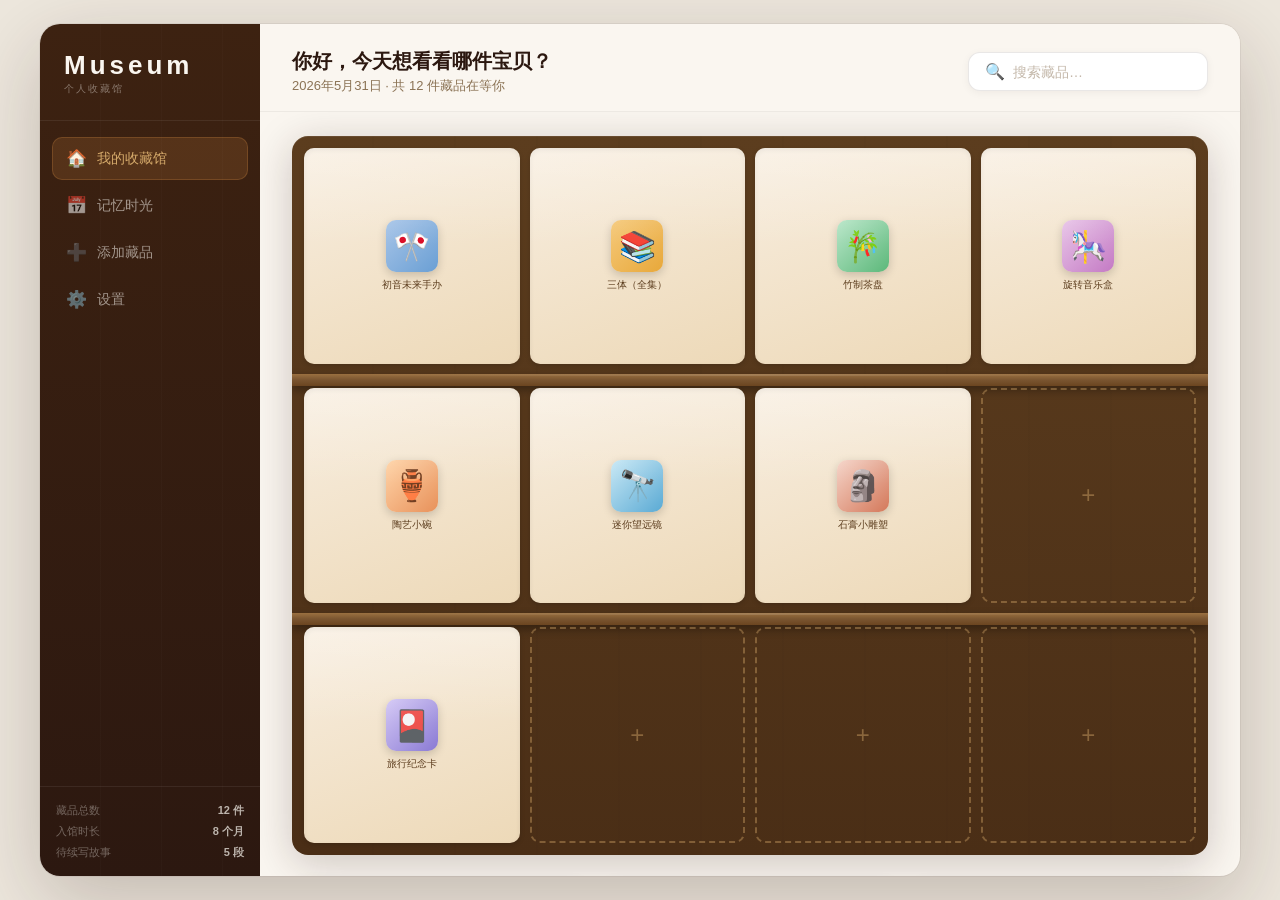
==== prototype-web.html @ 2d8c733c "增加 prd 和原型图" ====
<!DOCTYPE html>
<html lang="zh-CN">
<head>
<meta charset="UTF-8">
<meta name="viewport" content="width=device-width, initial-scale=1.0">
<title>Museum — Web 端原型</title>
<style>
* { margin: 0; padding: 0; box-sizing: border-box; }
body {
  background: #EDE7DD;
  min-height: 100vh;
  font-family: -apple-system, "PingFang SC", "Hiragino Sans GB", "Microsoft YaHei", sans-serif;
  display: flex;
  align-items: flex-start;
  justify-content: center;
  padding: 24px;
}

/* App shell */
.app-shell {
  width: 100%;
  max-width: 1200px;
  height: calc(100vh - 48px);
  min-height: 680px;
  background: #FAF6F0;
  border-radius: 20px;
  overflow: hidden;
  display: flex;
  box-shadow: 0 24px 80px rgba(44,24,16,0.22), 0 0 0 1px rgba(44,24,16,0.06);
}

/* ======== SIDEBAR ======== */
.sidebar {
  width: 220px;
  min-width: 220px;
  background: linear-gradient(180deg, #3D2211 0%, #2C1810 100%);
  display: flex;
  flex-direction: column;
  padding: 0;
  position: relative;
  overflow: hidden;
}
.sidebar::before {
  content: '';
  position: absolute;
  top: 0; left: 0; right: 0; bottom: 0;
  background: repeating-linear-gradient(
    90deg,
    transparent,
    transparent 60px,
    rgba(255,255,255,0.015) 60px,
    rgba(255,255,255,0.015) 61px
  );
  pointer-events: none;
}
.sidebar-logo {
  padding: 28px 24px 24px;
  border-bottom: 1px solid rgba(255,255,255,0.07);
}
.sidebar-logo-text {
  font-size: 26px;
  font-weight: 800;
  color: #FAF6F0;
  letter-spacing: 4px;
  line-height: 1;
}
.sidebar-logo-sub {
  font-size: 10px;
  color: rgba(250,246,240,0.4);
  letter-spacing: 2px;
  margin-top: 4px;
}
.sidebar-nav {
  flex: 1;
  padding: 16px 12px;
  display: flex;
  flex-direction: column;
  gap: 4px;
}
.sidebar-nav-item {
  display: flex;
  align-items: center;
  gap: 10px;
  padding: 10px 12px;
  border-radius: 10px;
  cursor: pointer;
  transition: all 0.2s;
  color: rgba(250,246,240,0.55);
  font-size: 14px;
  font-weight: 500;
  border: 1px solid transparent;
}
.sidebar-nav-item:hover {
  background: rgba(255,255,255,0.07);
  color: rgba(250,246,240,0.85);
}
.sidebar-nav-item.active {
  background: rgba(193,127,62,0.2);
  border-color: rgba(193,127,62,0.3);
  color: #D4A96A;
}
.sidebar-nav-item .nav-icon { font-size: 17px; width: 22px; text-align: center; }
.sidebar-footer {
  padding: 16px;
  border-top: 1px solid rgba(255,255,255,0.07);
}
.sidebar-stats {
  display: flex;
  flex-direction: column;
  gap: 6px;
}
.sidebar-stat {
  display: flex;
  align-items: center;
  justify-content: space-between;
  font-size: 11px;
}
.sidebar-stat-label { color: rgba(250,246,240,0.35); }
.sidebar-stat-value { color: rgba(250,246,240,0.7); font-weight: 600; }

/* ======== MAIN CONTENT ======== */
.main-content {
  flex: 1;
  overflow: hidden;
  display: flex;
  flex-direction: column;
  position: relative;
}

/* Pages */
.page {
  display: none;
  flex: 1;
  flex-direction: column;
  overflow: hidden;
  opacity: 0;
  transition: opacity 0.3s ease;
}
.page.active {
  display: flex;
  opacity: 1;
}

/* ======== PAGE 1: MAIN ======== */
.page-header {
  padding: 24px 32px 16px;
  display: flex;
  align-items: center;
  justify-content: space-between;
  border-bottom: 1px solid rgba(44,24,16,0.06);
  flex-shrink: 0;
  background: #FAF6F0;
}
.page-welcome { font-size: 20px; font-weight: 700; color: #2C1810; }
.page-welcome-sub { font-size: 13px; color: #8B7355; margin-top: 2px; }
.search-bar {
  display: flex;
  align-items: center;
  gap: 8px;
  background: white;
  border: 1.5px solid rgba(44,24,16,0.1);
  border-radius: 12px;
  padding: 9px 16px;
  width: 240px;
  box-shadow: 0 2px 8px rgba(44,24,16,0.05);
  transition: border-color 0.2s, box-shadow 0.2s;
}
.search-bar:focus-within {
  border-color: #C17F3E;
  box-shadow: 0 2px 8px rgba(193,127,62,0.15);
}
.search-bar input {
  border: none; outline: none;
  font-size: 14px; color: #2C1810;
  background: transparent;
  width: 100%;
  font-family: inherit;
}
.search-bar input::placeholder { color: #C4B8AA; }

.page-body { flex: 1; overflow-y: auto; padding: 24px 32px 32px; }

/* Web shelf */
.web-shelf-wrap {
  background: linear-gradient(180deg, #5C3D1E 0%, #4A2E16 100%);
  border-radius: 16px;
  padding: 12px;
  box-shadow: 0 8px 40px rgba(44,24,16,0.22), inset 0 1px 0 rgba(255,255,255,0.08);
  position: relative;
  overflow: hidden;
  margin-bottom: 24px;
}
.web-shelf-wrap::before {
  content: '';
  position: absolute;
  top: 0; left: 0; right: 0; bottom: 0;
  background: repeating-linear-gradient(
    90deg,
    transparent,
    transparent 80px,
    rgba(0,0,0,0.02) 80px,
    rgba(0,0,0,0.02) 82px
  );
  pointer-events: none;
}
.web-shelf-row {
  display: grid;
  grid-template-columns: repeat(4, 1fr);
  gap: 10px;
  margin-bottom: 10px;
}
.web-shelf-row:last-child { margin-bottom: 0; }
.web-plank {
  height: 12px;
  background: linear-gradient(180deg, #9A7040 0%, #7A5530 50%, #6B4520 100%);
  margin: 2px -12px;
  box-shadow: 0 4px 10px rgba(0,0,0,0.35);
  position: relative;
}
.web-plank::before {
  content: '';
  position: absolute;
  top: 0; left: 0; right: 0; height: 2px;
  background: linear-gradient(90deg, transparent 5%, rgba(255,255,255,0.12) 50%, transparent 95%);
}
.web-shelf-cell {
  aspect-ratio: 1;
  background: linear-gradient(160deg, #F8EEE0 0%, #EDD9B8 100%);
  border-radius: 10px;
  display: flex;
  flex-direction: column;
  align-items: center;
  justify-content: center;
  cursor: pointer;
  transition: all 0.2s;
  position: relative;
  overflow: hidden;
  box-shadow: inset 0 2px 5px rgba(0,0,0,0.08), 0 2px 5px rgba(0,0,0,0.15);
  padding: 8px 4px;
}
.web-shelf-cell:hover {
  transform: translateY(-4px);
  box-shadow: inset 0 2px 5px rgba(0,0,0,0.08), 0 8px 20px rgba(44,24,16,0.25);
}
.web-shelf-cell .item-emoji-big { font-size: 40px; line-height: 1; }
.web-shelf-cell .item-name {
  font-size: 10px;
  color: #5C3D1E;
  text-align: center;
  margin-top: 6px;
  font-weight: 500;
  line-height: 1.3;
  padding: 0 4px;
}
.web-shelf-cell.empty {
  background: transparent;
  border: 2px dashed rgba(212,169,106,0.4);
  box-shadow: none;
}
.web-shelf-cell.empty::after {
  content: '+';
  font-size: 24px;
  color: rgba(212,169,106,0.45);
}
.web-shelf-cell .cell-shine {
  position: absolute;
  top: 0; left: 0; right: 0; height: 45%;
  background: linear-gradient(180deg, rgba(255,255,255,0.25), transparent);
  pointer-events: none;
}
.item-block {
  width: 52px; height: 52px;
  border-radius: 10px;
  display: flex; align-items: center; justify-content: center;
  font-size: 30px;
  box-shadow: 0 3px 10px rgba(0,0,0,0.18);
}

/* Stats */
.stats-row {
  display: grid;
  grid-template-columns: repeat(3, 1fr);
  gap: 16px;
}
.stat-card {
  background: white;
  border-radius: 14px;
  padding: 16px 20px;
  box-shadow: 0 2px 12px rgba(44,24,16,0.07);
  display: flex;
  align-items: center;
  gap: 12px;
  transition: transform 0.2s;
}
.stat-card:hover { transform: translateY(-2px); }
.stat-icon {
  width: 44px; height: 44px;
  border-radius: 12px;
  background: rgba(193,127,62,0.1);
  display: flex; align-items: center; justify-content: center;
  font-size: 20px;
  flex-shrink: 0;
}
.stat-num { font-size: 24px; font-weight: 800; color: #2C1810; line-height: 1; }
.stat-label { font-size: 12px; color: #8B7355; margin-top: 2px; }

/* ======== PAGE 2: MEMORY ======== */
.memory-page-body { flex: 1; overflow-y: auto; padding: 24px 32px 32px; }
.memory-today-card {
  background: linear-gradient(135deg, #F5E8D2 0%, #EDD4A8 100%);
  border-radius: 20px;
  padding: 24px;
  display: flex;
  gap: 24px;
  align-items: center;
  margin-bottom: 32px;
  box-shadow: 0 4px 24px rgba(193,127,62,0.15);
  position: relative;
  overflow: hidden;
  border: 1px solid rgba(193,127,62,0.2);
}
.memory-today-card::before {
  content: '今日记忆';
  position: absolute;
  top: 16px; right: 20px;
  font-size: 11px;
  font-weight: 700;
  color: #C17F3E;
  letter-spacing: 2px;
  opacity: 0.6;
}
.memory-today-img {
  width: 120px; height: 120px;
  border-radius: 16px;
  background: linear-gradient(135deg, #E8C5A0, #C17F3E);
  display: flex; align-items: center; justify-content: center;
  font-size: 60px;
  flex-shrink: 0;
  box-shadow: 0 4px 16px rgba(44,24,16,0.15);
}
.memory-today-content { flex: 1; }
.memory-today-name { font-size: 22px; font-weight: 700; color: #2C1810; margin-bottom: 8px; }
.memory-today-story { font-size: 14px; color: #5C3D1E; line-height: 1.7; margin-bottom: 12px; }
.memory-today-meta { font-size: 12px; color: #8B7355; }
.btn-warm {
  display: inline-block;
  background: linear-gradient(135deg, #C17F3E, #D4A96A);
  color: white;
  border: none;
  border-radius: 10px;
  padding: 10px 20px;
  font-size: 14px;
  font-weight: 600;
  cursor: pointer;
  box-shadow: 0 3px 12px rgba(193,127,62,0.35);
  transition: transform 0.15s;
  margin-top: 10px;
}
.btn-warm:hover { transform: translateY(-1px); }

.timeline-section { margin-bottom: 28px; }
.timeline-month {
  font-size: 13px;
  font-weight: 700;
  color: #8B7355;
  letter-spacing: 1px;
  text-transform: uppercase;
  margin-bottom: 12px;
  display: flex;
  align-items: center;
  gap: 10px;
}
.timeline-month::after {
  content: '';
  flex: 1;
  height: 1px;
  background: rgba(44,24,16,0.08);
}
.timeline-items { display: flex; flex-direction: column; gap: 10px; }
.timeline-item {
  background: white;
  border-radius: 12px;
  padding: 14px 16px;
  display: flex;
  gap: 14px;
  align-items: center;
  box-shadow: 0 2px 10px rgba(44,24,16,0.06);
  transition: transform 0.15s, box-shadow 0.15s;
  cursor: pointer;
}
.timeline-item:hover {
  transform: translateX(4px);
  box-shadow: 0 4px 18px rgba(44,24,16,0.1);
}
.tl-img {
  width: 56px; height: 56px;
  border-radius: 10px;
  display: flex; align-items: center; justify-content: center;
  font-size: 28px;
  flex-shrink: 0;
}
.tl-name { font-size: 15px; font-weight: 600; color: #2C1810; margin-bottom: 3px; }
.tl-story { font-size: 12px; color: #8B7355; line-height: 1.5; }
.tl-date { font-size: 11px; color: #C4B8AA; white-space: nowrap; margin-left: auto; padding-left: 12px; }

/* ======== PAGE 3: ADD ======== */
.add-page-body { flex: 1; overflow-y: auto; padding: 24px 32px 32px; }
.add-steps-bar {
  display: flex;
  gap: 0;
  margin-bottom: 28px;
  background: white;
  border-radius: 12px;
  overflow: hidden;
  box-shadow: 0 2px 10px rgba(44,24,16,0.06);
}
.add-step-tab {
  flex: 1;
  padding: 12px 8px;
  text-align: center;
  font-size: 12px;
  color: #8B7355;
  cursor: pointer;
  border-right: 1px solid rgba(44,24,16,0.06);
  transition: all 0.2s;
  display: flex;
  flex-direction: column;
  align-items: center;
  gap: 2px;
}
.add-step-tab:last-child { border-right: none; }
.add-step-tab .step-num {
  width: 22px; height: 22px;
  border-radius: 50%;
  background: rgba(44,24,16,0.08);
  font-size: 11px;
  display: flex; align-items: center; justify-content: center;
  font-weight: 700;
  color: #8B7355;
  transition: all 0.2s;
}
.add-step-tab.done .step-num { background: #52B788; color: white; }
.add-step-tab.active .step-num { background: #C17F3E; color: white; }
.add-step-tab.active { color: #C17F3E; background: rgba(193,127,62,0.04); }

.add-two-col {
  display: grid;
  grid-template-columns: 1fr 1fr;
  gap: 24px;
}
.add-col-left, .add-col-right {
  background: white;
  border-radius: 16px;
  padding: 24px;
  box-shadow: 0 2px 12px rgba(44,24,16,0.06);
}
.add-col-title { font-size: 16px; font-weight: 700; color: #2C1810; margin-bottom: 16px; }
.drop-zone {
  border: 2px dashed #C17F3E;
  border-radius: 16px;
  height: 280px;
  display: flex;
  flex-direction: column;
  align-items: center;
  justify-content: center;
  gap: 12px;
  background: rgba(193,127,62,0.03);
  cursor: pointer;
  transition: background 0.2s;
}
.drop-zone:hover { background: rgba(193,127,62,0.07); }
.drop-icon { font-size: 48px; opacity: 0.5; }
.drop-text { font-size: 15px; color: #8B7355; font-weight: 500; }
.drop-sub { font-size: 12px; color: #C4B8AA; }

.web-form-group { margin-bottom: 16px; }
.web-form-label { font-size: 12px; color: #8B7355; font-weight: 600; margin-bottom: 6px; display: block; letter-spacing: 0.5px; }
.web-form-input {
  width: 100%;
  background: #FAF6F0;
  border: 1.5px solid rgba(44,24,16,0.08);
  border-radius: 10px;
  padding: 10px 14px;
  font-size: 14px;
  color: #2C1810;
  outline: none;
  font-family: inherit;
  transition: border-color 0.2s, background 0.2s;
}
.web-form-input:focus { border-color: #C17F3E; background: white; }
.web-form-textarea {
  width: 100%;
  background: #FAF6F0;
  border: 1.5px solid rgba(44,24,16,0.08);
  border-radius: 10px;
  padding: 10px 14px;
  font-size: 14px;
  color: #2C1810;
  outline: none;
  resize: none;
  height: 100px;
  font-family: inherit;
  transition: border-color 0.2s, background 0.2s;
}
.web-form-textarea:focus { border-color: #C17F3E; background: white; }
.web-tag-options { display: flex; gap: 6px; flex-wrap: wrap; }
.web-tag-option {
  background: rgba(193,127,62,0.08);
  color: #8B5E3C;
  border: 1.5px solid rgba(193,127,62,0.2);
  font-size: 12px;
  padding: 5px 12px;
  border-radius: 20px;
  cursor: pointer;
  transition: all 0.2s;
}
.web-tag-option.selected { background: #C17F3E; color: white; border-color: #C17F3E; }
.add-action-row { margin-top: 20px; display: flex; gap: 10px; }
.web-btn-primary {
  flex: 1;
  background: linear-gradient(135deg, #C17F3E, #D4A96A);
  color: white;
  border: none;
  border-radius: 12px;
  padding: 13px;
  font-size: 15px;
  font-weight: 600;
  cursor: pointer;
  box-shadow: 0 3px 14px rgba(193,127,62,0.35);
  transition: transform 0.15s;
  font-family: inherit;
}
.web-btn-primary:hover { transform: translateY(-1px); }
.web-btn-secondary {
  background: white;
  color: #8B7355;
  border: 1.5px solid rgba(44,24,16,0.12);
  border-radius: 12px;
  padding: 13px 20px;
  font-size: 14px;
  cursor: pointer;
  font-family: inherit;
}

/* ======== PAGE 4: SETTINGS ======== */
.settings-page-body { flex: 1; overflow-y: auto; padding: 24px 32px 32px; }
.settings-grid { display: grid; grid-template-columns: 1fr 1fr; gap: 20px; }
.settings-panel {
  background: white;
  border-radius: 16px;
  padding: 20px;
  box-shadow: 0 2px 12px rgba(44,24,16,0.06);
}
.settings-panel-title {
  font-size: 13px;
  font-weight: 700;
  color: #8B7355;
  text-transform: uppercase;
  letter-spacing: 1px;
  margin-bottom: 14px;
  padding-bottom: 10px;
  border-bottom: 1px solid rgba(44,24,16,0.07);
}
.web-settings-row {
  display: flex;
  align-items: center;
  padding: 11px 0;
  border-bottom: 1px solid rgba(44,24,16,0.05);
  gap: 10px;
}
.web-settings-row:last-child { border-bottom: none; padding-bottom: 0; }
.ws-icon { font-size: 18px; width: 26px; text-align: center; flex-shrink: 0; }
.ws-main { flex: 1; }
.ws-label { font-size: 14px; color: #2C1810; }
.ws-sub { font-size: 11px; color: #8B7355; margin-top: 1px; }
.web-toggle {
  width: 44px; height: 24px;
  border-radius: 12px;
  background: #ccc;
  position: relative;
  cursor: pointer;
  transition: background 0.2s;
  flex-shrink: 0;
}
.web-toggle.on { background: #52B788; }
.web-toggle::after {
  content: '';
  position: absolute;
  width: 20px; height: 20px;
  border-radius: 50%;
  background: white;
  top: 2px; left: 2px;
  transition: transform 0.2s;
  box-shadow: 0 1px 4px rgba(0,0,0,0.2);
}
.web-toggle.on::after { transform: translateX(20px); }
.ws-time {
  background: rgba(193,127,62,0.1);
  color: #C17F3E;
  font-size: 12px;
  font-weight: 600;
  padding: 3px 8px;
  border-radius: 6px;
  margin-right: 6px;
}
.ws-chevron { font-size: 14px; color: #C4B8AA; }
.ws-danger { color: #E05252 !important; }
.settings-user-panel {
  background: white;
  border-radius: 16px;
  padding: 24px;
  display: flex;
  align-items: center;
  gap: 20px;
  box-shadow: 0 2px 12px rgba(44,24,16,0.06);
  grid-column: 1 / -1;
}
.web-user-avatar {
  width: 72px; height: 72px;
  border-radius: 50%;
  background: linear-gradient(135deg, #C17F3E, #D4A96A);
  display: flex; align-items: center; justify-content: center;
  font-size: 30px;
  flex-shrink: 0;
  box-shadow: 0 4px 16px rgba(193,127,62,0.3);
}
.web-user-name { font-size: 20px; font-weight: 700; color: #2C1810; }
.web-user-meta { font-size: 13px; color: #8B7355; margin-top: 3px; }
.web-user-badge {
  display: inline-block;
  background: rgba(193,127,62,0.12);
  color: #C17F3E;
  font-size: 11px;
  font-weight: 600;
  padding: 3px 10px;
  border-radius: 10px;
  margin-top: 6px;
}
.ws-value { font-size: 13px; color: #2C1810; white-space: nowrap; }
</style>
</head>
<body>
<div class="app-shell">

  <!-- SIDEBAR -->
  <div class="sidebar">
    <div class="sidebar-logo">
      <div class="sidebar-logo-text">Museum</div>
      <div class="sidebar-logo-sub">个人收藏馆</div>
    </div>
    <nav class="sidebar-nav">
      <div class="sidebar-nav-item active" id="nav-1" onclick="showPage(1)">
        <span class="nav-icon">🏠</span>
        <span>我的收藏馆</span>
      </div>
      <div class="sidebar-nav-item" id="nav-2" onclick="showPage(2)">
        <span class="nav-icon">📅</span>
        <span>记忆时光</span>
      </div>
      <div class="sidebar-nav-item" id="nav-3" onclick="showPage(3)">
        <span class="nav-icon">➕</span>
        <span>添加藏品</span>
      </div>
      <div class="sidebar-nav-item" id="nav-4" onclick="showPage(4)">
        <span class="nav-icon">⚙️</span>
        <span>设置</span>
      </div>
    </nav>
    <div class="sidebar-footer">
      <div class="sidebar-stats">
        <div class="sidebar-stat">
          <span class="sidebar-stat-label">藏品总数</span>
          <span class="sidebar-stat-value">12 件</span>
        </div>
        <div class="sidebar-stat">
          <span class="sidebar-stat-label">入馆时长</span>
          <span class="sidebar-stat-value">8 个月</span>
        </div>
        <div class="sidebar-stat">
          <span class="sidebar-stat-label">待续写故事</span>
          <span class="sidebar-stat-value">5 段</span>
        </div>
      </div>
    </div>
  </div>

  <!-- MAIN CONTENT -->
  <div class="main-content">

    <!-- PAGE 1: 收藏馆主页 -->
    <div class="page active" id="page-1">
      <div class="page-header">
        <div>
          <div class="page-welcome">你好，今天想看看哪件宝贝？</div>
          <div class="page-welcome-sub">2026年5月31日 · 共 12 件藏品在等你</div>
        </div>
        <div class="search-bar">
          <span>🔍</span>
          <input type="text" placeholder="搜索藏品…" />
        </div>
      </div>
      <div class="page-body">
        <div class="web-shelf-wrap">
          <div class="web-shelf-row">
            <div class="web-shelf-cell">
              <div class="item-block" style="background:linear-gradient(135deg,#a8c5e8,#6a9fd4)">🎌</div>
              <div class="item-name">初音未来手办</div>
              <div class="cell-shine"></div>
            </div>
            <div class="web-shelf-cell">
              <div class="item-block" style="background:linear-gradient(135deg,#f5c97a,#e8a83a)">📚</div>
              <div class="item-name">三体（全集）</div>
              <div class="cell-shine"></div>
            </div>
            <div class="web-shelf-cell">
              <div class="item-block" style="background:linear-gradient(135deg,#b8e6c8,#5cb87a)">🎋</div>
              <div class="item-name">竹制茶盘</div>
              <div class="cell-shine"></div>
            </div>
            <div class="web-shelf-cell">
              <div class="item-block" style="background:linear-gradient(135deg,#e8c5e8,#c47ac4)">🎠</div>
              <div class="item-name">旋转音乐盒</div>
              <div class="cell-shine"></div>
            </div>
          </div>
          <div class="web-plank"></div>
          <div class="web-shelf-row">
            <div class="web-shelf-cell">
              <div class="item-block" style="background:linear-gradient(135deg,#ffd4a8,#e8915a)">🏺</div>
              <div class="item-name">陶艺小碗</div>
              <div class="cell-shine"></div>
            </div>
            <div class="web-shelf-cell">
              <div class="item-block" style="background:linear-gradient(135deg,#c8e8f5,#5aaad4)">🔭</div>
              <div class="item-name">迷你望远镜</div>
              <div class="cell-shine"></div>
            </div>
            <div class="web-shelf-cell">
              <div class="item-block" style="background:linear-gradient(135deg,#f5d4c8,#d4785a)">🗿</div>
              <div class="item-name">石膏小雕塑</div>
              <div class="cell-shine"></div>
            </div>
            <div class="web-shelf-cell empty"></div>
          </div>
          <div class="web-plank"></div>
          <div class="web-shelf-row">
            <div class="web-shelf-cell">
              <div class="item-block" style="background:linear-gradient(135deg,#d4c8f5,#8a7ad4)">🎴</div>
              <div class="item-name">旅行纪念卡</div>
              <div class="cell-shine"></div>
            </div>
            <div class="web-shelf-cell empty"></div>
            <div class="web-shelf-cell empty"></div>
            <div class="web-shelf-cell empty"></div>
          </div>
        </div>
        <div class="stats-row">
          <div class="stat-card">
            <div class="stat-icon">📦</div>
            <div>
              <div class="stat-num">12</div>
              <div class="stat-label">件藏品</div>
            </div>
          </div>
          <div class="stat-card">
            <div class="stat-icon">🗓</div>
            <div>
              <div class="stat-num">8</div>
              <div class="stat-label">个月入馆历程</div>
            </div>
          </div>
          <div class="stat-card">
            <div class="stat-icon">✍️</div>
            <div>
              <div class="stat-num">5</div>
              <div class="stat-label">段故事待续写</div>
            </div>
          </div>
        </div>
      </div>
    </div>

    <!-- PAGE 2: 记忆时光 -->
    <div class="page" id="page-2">
      <div class="page-header">
        <div>
          <div class="page-welcome">记忆时光</div>
          <div class="page-welcome-sub">每件藏品都有自己的故事</div>
        </div>
      </div>
      <div class="memory-page-body">
        <!-- Today highlight -->
        <div class="memory-today-card">
          <div class="memory-today-img">🎌</div>
          <div class="memory-today-content">
            <div class="memory-today-name">初音未来手办</div>
            <div class="memory-today-story">"朋友生日送的，第一眼就喜欢上了，摆在书桌上每天都很开心。那天下着小雨，我们逛了整整一个下午的三里屯，最后在一家小店发现了它。"</div>
            <div class="memory-today-meta">📦 入库于 2024年3月15日 · 已陪伴 437 天</div>
            <button class="btn-warm">去看看它 →</button>
          </div>
        </div>
        <!-- Timeline -->
        <div class="timeline-section">
          <div class="timeline-month">2024年3月</div>
          <div class="timeline-items">
            <div class="timeline-item">
              <div class="tl-img" style="background:linear-gradient(135deg,#a8c5e8,#6a9fd4)">🎌</div>
              <div>
                <div class="tl-name">初音未来手办</div>
                <div class="tl-story">朋友生日送的，第一眼就喜欢上了…</div>
              </div>
              <div class="tl-date">03-15</div>
            </div>
            <div class="timeline-item">
              <div class="tl-img" style="background:linear-gradient(135deg,#b8e6c8,#5cb87a)">🎋</div>
              <div>
                <div class="tl-name">竹制茶盘</div>
                <div class="tl-story">在杭州龙井茶园旁的小店淘到的，摸上去特别舒服…</div>
              </div>
              <div class="tl-date">03-22</div>
            </div>
          </div>
        </div>
        <div class="timeline-section">
          <div class="timeline-month">2024年1月</div>
          <div class="timeline-items">
            <div class="timeline-item">
              <div class="tl-img" style="background:linear-gradient(135deg,#f5c97a,#e8a83a)">📚</div>
              <div>
                <div class="tl-name">三体（全集）</div>
                <div class="tl-story">连续三个周末读完，深夜读到凌晨，思绪久久不能平静…</div>
              </div>
              <div class="tl-date">01-08</div>
            </div>
            <div class="timeline-item">
              <div class="tl-img" style="background:linear-gradient(135deg,#e8c5e8,#c47ac4)">🎠</div>
              <div>
                <div class="tl-name">旋转音乐盒</div>
                <div class="tl-story">外婆留给我的，每次打开都会想起小时候的味道…</div>
              </div>
              <div class="tl-date">01-20</div>
            </div>
            <div class="timeline-item">
              <div class="tl-img" style="background:linear-gradient(135deg,#ffd4a8,#e8915a)">🏺</div>
              <div>
                <div class="tl-name">陶艺小碗</div>
                <div class="tl-story">参加陶艺课亲手做的第一件作品，歪歪扭扭却很可爱…</div>
              </div>
              <div class="tl-date">01-28</div>
            </div>
          </div>
        </div>
      </div>
    </div>

    <!-- PAGE 3: 添加藏品 -->
    <div class="page" id="page-3">
      <div class="page-header">
        <div>
          <div class="page-welcome">添加藏品</div>
          <div class="page-welcome-sub">让你的物品走进收藏馆</div>
        </div>
      </div>
      <div class="add-page-body">
        <div class="add-steps-bar">
          <div class="add-step-tab done">
            <div class="step-num">✓</div>
            <span>上传图片</span>
          </div>
          <div class="add-step-tab done">
            <div class="step-num">✓</div>
            <span>AI 处理</span>
          </div>
          <div class="add-step-tab done">
            <div class="step-num">✓</div>
            <span>选择位置</span>
          </div>
          <div class="add-step-tab active">
            <div class="step-num">4</div>
            <span>填写故事</span>
          </div>
        </div>
        <div class="add-two-col">
          <div class="add-col-left">
            <div class="add-col-title">📷 物品图片</div>
            <div class="drop-zone">
              <div class="drop-icon">🖼️</div>
              <div class="drop-text">拖拽图片到这里</div>
              <div class="drop-sub">或点击选择图片 · 支持 JPG / PNG</div>
            </div>
            <div style="margin-top:16px;padding:14px;background:#FAF6F0;border-radius:12px;border:1px dashed rgba(82,183,136,0.4)">
              <div style="font-size:12px;color:#52B788;font-weight:600;margin-bottom:4px">✨ AI 识别结果</div>
              <div style="font-size:13px;color:#5C3D1E">类别：手办 · 动漫周边</div>
              <div style="font-size:12px;color:#8B7355;margin-top:2px">已自动去除背景，可继续填写信息</div>
            </div>
          </div>
          <div class="add-col-right">
            <div class="add-col-title">✍️ 故事档案</div>
            <div class="web-form-group">
              <label class="web-form-label">物品名称</label>
              <input class="web-form-input" value="初音未来手办" type="text" />
            </div>
            <div style="display:grid;grid-template-columns:1fr 1fr;gap:12px">
              <div class="web-form-group">
                <label class="web-form-label">获得时间</label>
                <input class="web-form-input" value="2024-03-15" type="text" />
              </div>
              <div class="web-form-group">
                <label class="web-form-label">获得地点</label>
                <input class="web-form-input" placeholder="城市或地点" type="text" />
              </div>
            </div>
            <div class="web-form-group">
              <label class="web-form-label">故事</label>
              <textarea class="web-form-textarea" placeholder="这件东西是怎么来的？当时是什么心情？有什么特别的记忆想留下来？"></textarea>
            </div>
            <div class="web-form-group">
              <label class="web-form-label">标签</label>
              <div class="web-tag-options">
                <div class="web-tag-option selected" onclick="this.classList.toggle('selected')">礼物</div>
                <div class="web-tag-option" onclick="this.classList.toggle('selected')">限定款</div>
                <div class="web-tag-option" onclick="this.classList.toggle('selected')">自购</div>
                <div class="web-tag-option" onclick="this.classList.toggle('selected')">纪念品</div>
                <div class="web-tag-option" onclick="this.classList.toggle('selected')">手办</div>
                <div class="web-tag-option" onclick="this.classList.toggle('selected')">重要</div>
              </div>
            </div>
            <div class="add-action-row">
              <button class="web-btn-primary" onclick="showPage(1)">完成入馆 🎉</button>
              <button class="web-btn-secondary" onclick="showPage(1)">跳过</button>
            </div>
          </div>
        </div>
      </div>
    </div>

    <!-- PAGE 4: 设置 -->
    <div class="page" id="page-4">
      <div class="page-header">
        <div>
          <div class="page-welcome">设置</div>
          <div class="page-welcome-sub">管理你的收藏馆</div>
        </div>
      </div>
      <div class="settings-page-body">
        <div class="settings-grid">
          <div class="settings-user-panel">
            <div class="web-user-avatar">🙂</div>
            <div>
              <div class="web-user-name">我的收藏馆</div>
              <div class="web-user-meta">12 件藏品 · 入馆 8 个月</div>
              <div class="web-user-badge">本地模式</div>
            </div>
          </div>
          <div class="settings-panel">
            <div class="settings-panel-title">推送通知</div>
            <div class="web-settings-row">
              <span class="ws-icon">🌅</span>
              <div class="ws-main">
                <div class="ws-label">今日记忆</div>
                <div class="ws-sub">每天推送一件藏品的记忆</div>
              </div>
              <span class="ws-time">09:00</span>
              <div class="web-toggle on" onclick="this.classList.toggle('on')"></div>
            </div>
            <div class="web-settings-row">
              <span class="ws-icon">🎂</span>
              <div class="ws-main">
                <div class="ws-label">周年纪念</div>
                <div class="ws-sub">藏品入馆周年提醒</div>
              </div>
              <div class="web-toggle on" onclick="this.classList.toggle('on')"></div>
            </div>
            <div class="web-settings-row">
              <span class="ws-icon">⏰</span>
              <div class="ws-main">
                <div class="ws-label">长期未入库提醒</div>
                <div class="ws-sub">超过 30 天未添加藏品</div>
              </div>
              <div class="web-toggle" onclick="this.classList.toggle('on')"></div>
            </div>
          </div>
          <div class="settings-panel">
            <div class="settings-panel-title">外观与房间</div>
            <div class="web-settings-row">
              <span class="ws-icon">🏡</span>
              <div class="ws-main">
                <div class="ws-label">房间风格</div>
                <div class="ws-sub">温暖木质书房</div>
              </div>
              <span class="ws-chevron">›</span>
            </div>
            <div class="web-settings-row">
              <span class="ws-icon">🌙</span>
              <div class="ws-main">
                <div class="ws-label">深色模式</div>
                <div class="ws-sub">跟随系统设置</div>
              </div>
              <div class="web-toggle" onclick="this.classList.toggle('on')"></div>
            </div>
            <div class="web-settings-row">
              <span class="ws-icon">🔤</span>
              <div class="ws-main">
                <div class="ws-label">字体大小</div>
              </div>
              <span class="ws-value">正常</span>
              <span class="ws-chevron">›</span>
            </div>
          </div>
          <div class="settings-panel">
            <div class="settings-panel-title">数据管理</div>
            <div class="web-settings-row">
              <span class="ws-icon">📤</span>
              <div class="ws-main">
                <div class="ws-label">导出数据</div>
                <div class="ws-sub">导出为 JSON 或图册 PDF</div>
              </div>
              <span class="ws-chevron">›</span>
            </div>
            <div class="web-settings-row">
              <span class="ws-icon">☁️</span>
              <div class="ws-main">
                <div class="ws-label">云端备份</div>
                <div class="ws-sub">上次备份：未开启</div>
              </div>
              <span class="ws-chevron">›</span>
            </div>
            <div class="web-settings-row">
              <span class="ws-icon">🗑</span>
              <div class="ws-main">
                <div class="ws-label ws-danger">清除全部数据</div>
                <div class="ws-sub">此操作不可撤销</div>
              </div>
              <span class="ws-chevron">›</span>
            </div>
          </div>
          <div class="settings-panel">
            <div class="settings-panel-title">关于</div>
            <div class="web-settings-row">
              <span class="ws-icon">ℹ️</span>
              <div class="ws-main"><div class="ws-label">关于 Museum</div></div>
              <span class="ws-value" style="font-size:12px;color:#C4B8AA">v1.0.0</span>
              <span class="ws-chevron">›</span>
            </div>
            <div class="web-settings-row">
              <span class="ws-icon">📝</span>
              <div class="ws-main"><div class="ws-label">使用反馈</div></div>
              <span class="ws-chevron">›</span>
            </div>
          </div>
        </div>
      </div>
    </div>

  </div>
</div>

<script>
function showPage(n) {
  document.querySelectorAll('.page').forEach(p => {
    p.classList.remove('active');
    p.style.display = 'none';
  });
  document.querySelectorAll('.sidebar-nav-item').forEach(i => i.classList.remove('active'));

  const target = document.getElementById('page-' + n);
  target.style.display = 'flex';
  requestAnimationFrame(() => {
    requestAnimationFrame(() => { target.classList.add('active'); });
  });

  const navEl = document.getElementById('nav-' + n);
  if (navEl) navEl.classList.add('active');
}

// Init
document.querySelectorAll('.page').forEach(p => p.style.display = 'none');
document.getElementById('page-1').style.display = 'flex';
document.getElementById('page-1').classList.add('active');
</script>
</body>
</html>
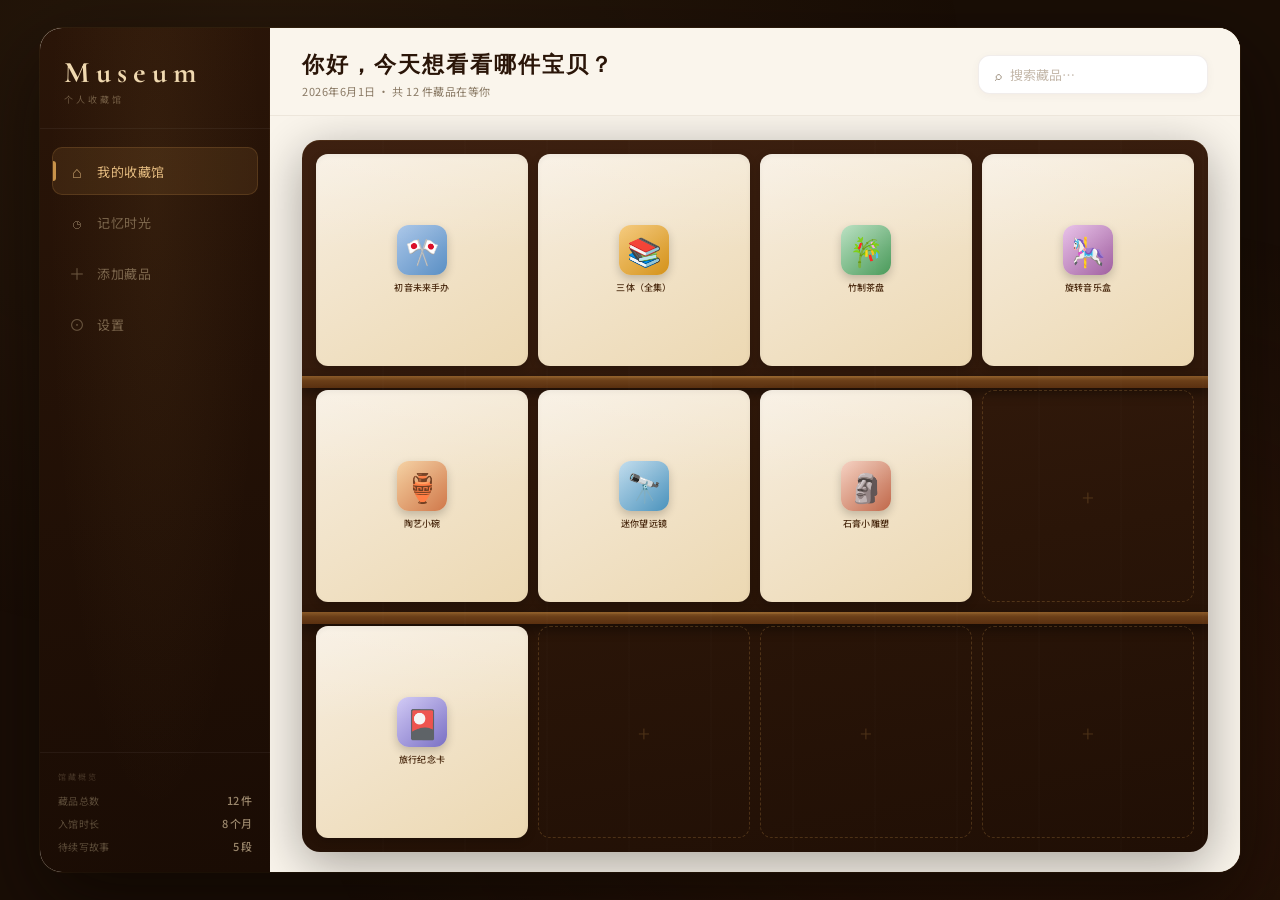
==== commit f1c65712: "修改原型" ====
--- a/prototype-web.html
+++ b/prototype-web.html
@@ -4,119 +4,171 @@
 <meta charset="UTF-8">
 <meta name="viewport" content="width=device-width, initial-scale=1.0">
 <title>Museum — Web 端原型</title>
+<link rel="preconnect" href="https://fonts.googleapis.com">
+<link rel="preconnect" href="https://fonts.gstatic.com" crossorigin>
+<link href="https://fonts.googleapis.com/css2?family=Cormorant+Garamond:ital,wght@0,400;0,600;0,700;1,400&family=Noto+Sans+SC:wght@300;400;500;600&display=swap" rel="stylesheet">
 <style>
+:root {
+  --ink: #0F0A06;
+  --bark: #2A1508;
+  --mahogany: #4A1E0A;
+  --amber: #C9934A;
+  --gold: #E2B97E;
+  --pale-gold: #F0D9B0;
+  --cream: #FAF5EC;
+  --parchment: #F0E8D6;
+  --ash: #8A7A65;
+  --moss: #4E7A5E;
+  --sidebar-w: 230px;
+}
+
 * { margin: 0; padding: 0; box-sizing: border-box; }
+
 body {
-  background: #EDE7DD;
+  background: #1A0E06;
   min-height: 100vh;
-  font-family: -apple-system, "PingFang SC", "Hiragino Sans GB", "Microsoft YaHei", sans-serif;
+  font-family: 'Noto Sans SC', -apple-system, sans-serif;
   display: flex;
   align-items: flex-start;
   justify-content: center;
-  padding: 24px;
+  padding: 28px;
+  position: relative;
+}
+
+body::before {
+  content: '';
+  position: fixed;
+  inset: 0;
+  background: radial-gradient(ellipse at 20% 10%, rgba(201,147,74,0.08) 0%, transparent 50%),
+              radial-gradient(ellipse at 80% 80%, rgba(74,30,10,0.4) 0%, transparent 50%);
+  pointer-events: none;
 }
 
 /* App shell */
 .app-shell {
   width: 100%;
   max-width: 1200px;
-  height: calc(100vh - 48px);
+  height: calc(100vh - 56px);
   min-height: 680px;
-  background: #FAF6F0;
-  border-radius: 20px;
+  background: var(--cream);
+  border-radius: 22px;
   overflow: hidden;
   display: flex;
-  box-shadow: 0 24px 80px rgba(44,24,16,0.22), 0 0 0 1px rgba(44,24,16,0.06);
+  box-shadow:
+    0 30px 80px rgba(10,5,0,0.6),
+    0 0 0 1px rgba(201,147,74,0.1),
+    inset 0 1px 0 rgba(255,255,255,0.5);
+  position: relative;
+  z-index: 1;
 }
 
 /* ======== SIDEBAR ======== */
 .sidebar {
-  width: 220px;
-  min-width: 220px;
-  background: linear-gradient(180deg, #3D2211 0%, #2C1810 100%);
+  width: var(--sidebar-w);
+  min-width: var(--sidebar-w);
+  background: linear-gradient(170deg, #2A1508 0%, #1A0C04 100%);
   display: flex;
   flex-direction: column;
-  padding: 0;
   position: relative;
   overflow: hidden;
 }
 .sidebar::before {
   content: '';
   position: absolute;
-  top: 0; left: 0; right: 0; bottom: 0;
-  background: repeating-linear-gradient(
-    90deg,
-    transparent,
-    transparent 60px,
-    rgba(255,255,255,0.015) 60px,
-    rgba(255,255,255,0.015) 61px
-  );
+  inset: 0;
+  background: radial-gradient(ellipse at 50% 20%, rgba(201,147,74,0.08) 0%, transparent 65%);
   pointer-events: none;
 }
+.sidebar::after {
+  content: '';
+  position: absolute;
+  top: 0; right: 0; bottom: 0;
+  width: 1px;
+  background: linear-gradient(180deg, transparent, rgba(201,147,74,0.15) 30%, rgba(201,147,74,0.08) 70%, transparent);
+}
+
 .sidebar-logo {
-  padding: 28px 24px 24px;
-  border-bottom: 1px solid rgba(255,255,255,0.07);
+  padding: 30px 24px 22px;
+  border-bottom: 1px solid rgba(255,255,255,0.05);
+  position: relative;
 }
 .sidebar-logo-text {
-  font-size: 26px;
-  font-weight: 800;
-  color: #FAF6F0;
-  letter-spacing: 4px;
+  font-family: 'Cormorant Garamond', serif;
+  font-size: 30px;
+  font-weight: 700;
+  color: var(--pale-gold);
+  letter-spacing: 6px;
   line-height: 1;
 }
 .sidebar-logo-sub {
-  font-size: 10px;
-  color: rgba(250,246,240,0.4);
-  letter-spacing: 2px;
-  margin-top: 4px;
-}
+  font-size: 9px;
+  color: rgba(240,217,176,0.35);
+  letter-spacing: 3px;
+  text-transform: uppercase;
+  margin-top: 5px;
+}
+
 .sidebar-nav {
   flex: 1;
-  padding: 16px 12px;
+  padding: 18px 12px;
   display: flex;
   flex-direction: column;
-  gap: 4px;
+  gap: 3px;
 }
 .sidebar-nav-item {
   display: flex;
   align-items: center;
   gap: 10px;
-  padding: 10px 12px;
+  padding: 11px 14px;
   border-radius: 10px;
   cursor: pointer;
   transition: all 0.2s;
-  color: rgba(250,246,240,0.55);
-  font-size: 14px;
-  font-weight: 500;
+  color: rgba(240,217,176,0.4);
+  font-size: 13px;
+  font-weight: 400;
+  letter-spacing: 0.5px;
   border: 1px solid transparent;
+  position: relative;
 }
 .sidebar-nav-item:hover {
-  background: rgba(255,255,255,0.07);
-  color: rgba(250,246,240,0.85);
+  background: rgba(255,255,255,0.05);
+  color: rgba(240,217,176,0.7);
 }
 .sidebar-nav-item.active {
-  background: rgba(193,127,62,0.2);
-  border-color: rgba(193,127,62,0.3);
-  color: #D4A96A;
-}
-.sidebar-nav-item .nav-icon { font-size: 17px; width: 22px; text-align: center; }
+  background: rgba(201,147,74,0.12);
+  border-color: rgba(201,147,74,0.2);
+  color: var(--gold);
+}
+.sidebar-nav-item.active::before {
+  content: '';
+  position: absolute;
+  left: 0; top: 50%;
+  transform: translateY(-50%);
+  width: 3px; height: 20px;
+  background: var(--amber);
+  border-radius: 0 3px 3px 0;
+}
+.sidebar-nav-item .nav-icon { font-size: 16px; width: 20px; text-align: center; opacity: 0.8; }
+
 .sidebar-footer {
-  padding: 16px;
-  border-top: 1px solid rgba(255,255,255,0.07);
-}
-.sidebar-stats {
-  display: flex;
-  flex-direction: column;
-  gap: 6px;
-}
+  padding: 18px;
+  border-top: 1px solid rgba(255,255,255,0.05);
+}
+.sidebar-divider {
+  font-size: 8px;
+  color: rgba(240,217,176,0.2);
+  text-transform: uppercase;
+  letter-spacing: 2px;
+  margin-bottom: 10px;
+}
+.sidebar-stats { display: flex; flex-direction: column; gap: 7px; }
 .sidebar-stat {
   display: flex;
   align-items: center;
   justify-content: space-between;
-  font-size: 11px;
-}
-.sidebar-stat-label { color: rgba(250,246,240,0.35); }
-.sidebar-stat-value { color: rgba(250,246,240,0.7); font-weight: 600; }
+}
+.sidebar-stat-label { font-size: 10px; color: rgba(240,217,176,0.3); letter-spacing: 0.3px; }
+.sidebar-stat-value { font-size: 11px; color: rgba(240,217,176,0.6); font-weight: 500; }
 
 /* ======== MAIN CONTENT ======== */
 .main-content {
@@ -125,9 +177,9 @@
   display: flex;
   flex-direction: column;
   position: relative;
-}
-
-/* Pages */
+  background: var(--cream);
+}
+
 .page {
   display: none;
   flex: 1;
@@ -136,72 +188,74 @@
   opacity: 0;
   transition: opacity 0.3s ease;
 }
-.page.active {
-  display: flex;
-  opacity: 1;
-}
-
-/* ======== PAGE 1: MAIN ======== */
+.page.active { display: flex; opacity: 1; }
+
+/* ======== PAGE HEADER ======== */
 .page-header {
-  padding: 24px 32px 16px;
+  padding: 22px 32px 16px;
   display: flex;
   align-items: center;
   justify-content: space-between;
-  border-bottom: 1px solid rgba(44,24,16,0.06);
+  border-bottom: 1px solid rgba(74,30,10,0.07);
   flex-shrink: 0;
-  background: #FAF6F0;
-}
-.page-welcome { font-size: 20px; font-weight: 700; color: #2C1810; }
-.page-welcome-sub { font-size: 13px; color: #8B7355; margin-top: 2px; }
+  background: var(--cream);
+}
+.page-title {
+  font-family: 'Cormorant Garamond', serif;
+  font-size: 22px;
+  font-weight: 600;
+  color: var(--bark);
+  letter-spacing: 2px;
+}
+.page-sub { font-size: 11px; color: var(--ash); margin-top: 3px; letter-spacing: 0.5px; }
+
 .search-bar {
   display: flex;
   align-items: center;
   gap: 8px;
   background: white;
-  border: 1.5px solid rgba(44,24,16,0.1);
+  border: 1.5px solid rgba(74,30,10,0.08);
   border-radius: 12px;
   padding: 9px 16px;
-  width: 240px;
-  box-shadow: 0 2px 8px rgba(44,24,16,0.05);
-  transition: border-color 0.2s, box-shadow 0.2s;
+  width: 230px;
+  box-shadow: 0 2px 10px rgba(74,30,10,0.04);
+  transition: all 0.2s;
 }
 .search-bar:focus-within {
-  border-color: #C17F3E;
-  box-shadow: 0 2px 8px rgba(193,127,62,0.15);
+  border-color: var(--amber);
+  box-shadow: 0 2px 10px rgba(201,147,74,0.12), 0 0 0 3px rgba(201,147,74,0.07);
 }
 .search-bar input {
   border: none; outline: none;
-  font-size: 14px; color: #2C1810;
+  font-size: 13px; color: var(--bark);
   background: transparent;
   width: 100%;
-  font-family: inherit;
+  font-family: 'Noto Sans SC', sans-serif;
 }
 .search-bar input::placeholder { color: #C4B8AA; }
 
 .page-body { flex: 1; overflow-y: auto; padding: 24px 32px 32px; }
 
-/* Web shelf */
+/* ======== SHELF ======== */
 .web-shelf-wrap {
-  background: linear-gradient(180deg, #5C3D1E 0%, #4A2E16 100%);
-  border-radius: 16px;
-  padding: 12px;
-  box-shadow: 0 8px 40px rgba(44,24,16,0.22), inset 0 1px 0 rgba(255,255,255,0.08);
+  background: linear-gradient(170deg, #3D2010 0%, #2A1508 60%, #200F05 100%);
+  border-radius: 18px;
+  padding: 14px;
+  box-shadow: 0 12px 50px rgba(10,5,0,0.35), inset 0 1px 0 rgba(255,200,100,0.07);
   position: relative;
   overflow: hidden;
   margin-bottom: 24px;
 }
-.web-shelf-wrap::before {
+.web-shelf-wrap::after {
   content: '';
   position: absolute;
-  top: 0; left: 0; right: 0; bottom: 0;
+  inset: 0;
   background: repeating-linear-gradient(
-    90deg,
-    transparent,
-    transparent 80px,
-    rgba(0,0,0,0.02) 80px,
-    rgba(0,0,0,0.02) 82px
+    90deg, transparent, transparent 80px,
+    rgba(255,255,255,0.008) 80px, rgba(255,255,255,0.008) 82px
   );
   pointer-events: none;
+  border-radius: 18px;
 }
 .web-shelf-row {
   display: grid;
@@ -212,21 +266,21 @@
 .web-shelf-row:last-child { margin-bottom: 0; }
 .web-plank {
   height: 12px;
-  background: linear-gradient(180deg, #9A7040 0%, #7A5530 50%, #6B4520 100%);
-  margin: 2px -12px;
-  box-shadow: 0 4px 10px rgba(0,0,0,0.35);
+  background: linear-gradient(180deg, #8A5A28 0%, #6A3E18 40%, #5A3010 100%);
+  margin: 2px -14px;
+  box-shadow: 0 5px 12px rgba(0,0,0,0.45);
   position: relative;
 }
 .web-plank::before {
   content: '';
   position: absolute;
   top: 0; left: 0; right: 0; height: 2px;
-  background: linear-gradient(90deg, transparent 5%, rgba(255,255,255,0.12) 50%, transparent 95%);
+  background: linear-gradient(90deg, transparent 5%, rgba(255,200,100,0.12) 50%, transparent 95%);
 }
 .web-shelf-cell {
   aspect-ratio: 1;
-  background: linear-gradient(160deg, #F8EEE0 0%, #EDD9B8 100%);
-  border-radius: 10px;
+  background: linear-gradient(150deg, #F7EEE0 0%, #ECD8B2 100%);
+  border-radius: 12px;
   display: flex;
   flex-direction: column;
   align-items: center;
@@ -235,135 +289,168 @@
   transition: all 0.2s;
   position: relative;
   overflow: hidden;
-  box-shadow: inset 0 2px 5px rgba(0,0,0,0.08), 0 2px 5px rgba(0,0,0,0.15);
+  box-shadow: inset 0 2px 5px rgba(0,0,0,0.06), 0 3px 8px rgba(0,0,0,0.2);
   padding: 8px 4px;
 }
 .web-shelf-cell:hover {
-  transform: translateY(-4px);
-  box-shadow: inset 0 2px 5px rgba(0,0,0,0.08), 0 8px 20px rgba(44,24,16,0.25);
-}
-.web-shelf-cell .item-emoji-big { font-size: 40px; line-height: 1; }
+  transform: translateY(-5px) scale(1.02);
+  box-shadow: inset 0 2px 5px rgba(0,0,0,0.06), 0 12px 25px rgba(10,5,0,0.35);
+}
+.web-shelf-cell .item-emoji-big { font-size: 38px; line-height: 1; }
 .web-shelf-cell .item-name {
-  font-size: 10px;
-  color: #5C3D1E;
+  font-size: 9px;
+  color: #4A2A10;
   text-align: center;
-  margin-top: 6px;
+  margin-top: 7px;
   font-weight: 500;
-  line-height: 1.3;
+  line-height: 1.4;
   padding: 0 4px;
+  letter-spacing: 0.2px;
 }
 .web-shelf-cell.empty {
   background: transparent;
-  border: 2px dashed rgba(212,169,106,0.4);
+  border: 1.5px dashed rgba(201,147,74,0.25);
   box-shadow: none;
 }
 .web-shelf-cell.empty::after {
   content: '+';
-  font-size: 24px;
-  color: rgba(212,169,106,0.45);
+  font-size: 22px;
+  color: rgba(201,147,74,0.25);
+  font-weight: 300;
 }
 .web-shelf-cell .cell-shine {
   position: absolute;
   top: 0; left: 0; right: 0; height: 45%;
-  background: linear-gradient(180deg, rgba(255,255,255,0.25), transparent);
+  background: linear-gradient(180deg, rgba(255,255,255,0.22) 0%, transparent 100%);
   pointer-events: none;
 }
 .item-block {
-  width: 52px; height: 52px;
-  border-radius: 10px;
+  width: 50px; height: 50px;
+  border-radius: 12px;
   display: flex; align-items: center; justify-content: center;
-  font-size: 30px;
-  box-shadow: 0 3px 10px rgba(0,0,0,0.18);
-}
-
-/* Stats */
+  font-size: 28px;
+  box-shadow: 0 4px 10px rgba(0,0,0,0.2);
+}
+
+/* ======== STATS ======== */
 .stats-row {
   display: grid;
   grid-template-columns: repeat(3, 1fr);
-  gap: 16px;
+  gap: 14px;
 }
 .stat-card {
   background: white;
+  border-radius: 16px;
+  padding: 16px 20px;
+  box-shadow: 0 2px 14px rgba(74,30,10,0.06);
+  border: 1px solid rgba(74,30,10,0.04);
+  display: flex;
+  align-items: center;
+  gap: 14px;
+  transition: transform 0.2s, box-shadow 0.2s;
+  cursor: pointer;
+}
+.stat-card:hover { transform: translateY(-2px); box-shadow: 0 6px 22px rgba(74,30,10,0.1); }
+.stat-icon {
+  width: 46px; height: 46px;
   border-radius: 14px;
-  padding: 16px 20px;
-  box-shadow: 0 2px 12px rgba(44,24,16,0.07);
-  display: flex;
-  align-items: center;
-  gap: 12px;
-  transition: transform 0.2s;
-}
-.stat-card:hover { transform: translateY(-2px); }
-.stat-icon {
-  width: 44px; height: 44px;
-  border-radius: 12px;
-  background: rgba(193,127,62,0.1);
+  background: var(--parchment);
+  border: 1px solid rgba(74,30,10,0.07);
   display: flex; align-items: center; justify-content: center;
   font-size: 20px;
   flex-shrink: 0;
 }
-.stat-num { font-size: 24px; font-weight: 800; color: #2C1810; line-height: 1; }
-.stat-label { font-size: 12px; color: #8B7355; margin-top: 2px; }
+.stat-num {
+  font-family: 'Cormorant Garamond', serif;
+  font-size: 28px;
+  font-weight: 700;
+  color: var(--bark);
+  line-height: 1;
+}
+.stat-label { font-size: 11px; color: var(--ash); margin-top: 3px; letter-spacing: 0.3px; }
 
 /* ======== PAGE 2: MEMORY ======== */
 .memory-page-body { flex: 1; overflow-y: auto; padding: 24px 32px 32px; }
 .memory-today-card {
-  background: linear-gradient(135deg, #F5E8D2 0%, #EDD4A8 100%);
-  border-radius: 20px;
-  padding: 24px;
-  display: flex;
-  gap: 24px;
+  background: linear-gradient(135deg, #2A1508 0%, #4A2810 40%, #7A4818 100%);
+  border-radius: 22px;
+  padding: 28px;
+  display: flex;
+  gap: 28px;
   align-items: center;
   margin-bottom: 32px;
-  box-shadow: 0 4px 24px rgba(193,127,62,0.15);
+  box-shadow: 0 8px 32px rgba(10,5,0,0.25);
   position: relative;
   overflow: hidden;
-  border: 1px solid rgba(193,127,62,0.2);
+  border: 1px solid rgba(201,147,74,0.15);
 }
 .memory-today-card::before {
-  content: '今日记忆';
+  content: '';
   position: absolute;
-  top: 16px; right: 20px;
-  font-size: 11px;
-  font-weight: 700;
-  color: #C17F3E;
-  letter-spacing: 2px;
-  opacity: 0.6;
+  inset: 0;
+  background: radial-gradient(ellipse at 80% 30%, rgba(201,147,74,0.15), transparent 60%);
+  pointer-events: none;
+}
+.memory-today-badge {
+  position: absolute;
+  top: 18px; right: 20px;
+  font-size: 9px;
+  font-weight: 500;
+  color: rgba(240,217,176,0.5);
+  letter-spacing: 2.5px;
+  text-transform: uppercase;
 }
 .memory-today-img {
-  width: 120px; height: 120px;
-  border-radius: 16px;
-  background: linear-gradient(135deg, #E8C5A0, #C17F3E);
+  width: 110px; height: 110px;
+  border-radius: 18px;
+  background: rgba(255,255,255,0.06);
+  border: 1px solid rgba(255,200,100,0.15);
   display: flex; align-items: center; justify-content: center;
-  font-size: 60px;
+  font-size: 52px;
   flex-shrink: 0;
-  box-shadow: 0 4px 16px rgba(44,24,16,0.15);
+  box-shadow: 0 4px 20px rgba(0,0,0,0.3);
 }
 .memory-today-content { flex: 1; }
-.memory-today-name { font-size: 22px; font-weight: 700; color: #2C1810; margin-bottom: 8px; }
-.memory-today-story { font-size: 14px; color: #5C3D1E; line-height: 1.7; margin-bottom: 12px; }
-.memory-today-meta { font-size: 12px; color: #8B7355; }
+.memory-today-name {
+  font-family: 'Cormorant Garamond', serif;
+  font-size: 24px;
+  font-weight: 600;
+  color: var(--pale-gold);
+  margin-bottom: 10px;
+  letter-spacing: 1px;
+}
+.memory-today-story {
+  font-family: 'Cormorant Garamond', serif;
+  font-style: italic;
+  font-size: 14px;
+  color: rgba(240,217,176,0.65);
+  line-height: 1.8;
+  margin-bottom: 12px;
+}
+.memory-today-meta { font-size: 11px; color: rgba(240,217,176,0.35); letter-spacing: 0.5px; }
 .btn-warm {
   display: inline-block;
-  background: linear-gradient(135deg, #C17F3E, #D4A96A);
-  color: white;
-  border: none;
+  background: rgba(201,147,74,0.2);
+  border: 1px solid rgba(201,147,74,0.35);
+  color: var(--gold);
   border-radius: 10px;
-  padding: 10px 20px;
-  font-size: 14px;
-  font-weight: 600;
+  padding: 9px 20px;
+  font-size: 13px;
+  font-weight: 500;
   cursor: pointer;
-  box-shadow: 0 3px 12px rgba(193,127,62,0.35);
-  transition: transform 0.15s;
-  margin-top: 10px;
-}
-.btn-warm:hover { transform: translateY(-1px); }
+  font-family: 'Noto Sans SC', sans-serif;
+  transition: all 0.2s;
+  margin-top: 12px;
+  letter-spacing: 0.5px;
+}
+.btn-warm:hover { background: rgba(201,147,74,0.3); }
 
 .timeline-section { margin-bottom: 28px; }
 .timeline-month {
-  font-size: 13px;
-  font-weight: 700;
-  color: #8B7355;
-  letter-spacing: 1px;
+  font-size: 11px;
+  font-weight: 600;
+  color: var(--ash);
+  letter-spacing: 2px;
   text-transform: uppercase;
   margin-bottom: 12px;
   display: flex;
@@ -374,215 +461,317 @@
   content: '';
   flex: 1;
   height: 1px;
-  background: rgba(44,24,16,0.08);
-}
-.timeline-items { display: flex; flex-direction: column; gap: 10px; }
+  background: rgba(74,30,10,0.08);
+}
+.timeline-items { display: flex; flex-direction: column; gap: 8px; }
 .timeline-item {
   background: white;
-  border-radius: 12px;
-  padding: 14px 16px;
+  border-radius: 14px;
+  padding: 14px 18px;
   display: flex;
   gap: 14px;
   align-items: center;
-  box-shadow: 0 2px 10px rgba(44,24,16,0.06);
-  transition: transform 0.15s, box-shadow 0.15s;
+  box-shadow: 0 2px 10px rgba(74,30,10,0.05);
+  border: 1px solid rgba(74,30,10,0.04);
+  transition: all 0.2s;
   cursor: pointer;
 }
 .timeline-item:hover {
   transform: translateX(4px);
-  box-shadow: 0 4px 18px rgba(44,24,16,0.1);
+  box-shadow: 0 4px 18px rgba(74,30,10,0.1);
+  border-color: rgba(201,147,74,0.15);
 }
 .tl-img {
-  width: 56px; height: 56px;
+  width: 52px; height: 52px;
+  border-radius: 12px;
+  display: flex; align-items: center; justify-content: center;
+  font-size: 26px;
+  flex-shrink: 0;
+}
+.tl-name {
+  font-size: 14px;
+  font-weight: 500;
+  color: var(--bark);
+  margin-bottom: 4px;
+  letter-spacing: 0.3px;
+}
+.tl-story { font-size: 11px; color: var(--ash); line-height: 1.5; }
+.tl-date { font-size: 10px; color: #C4B8AA; white-space: nowrap; margin-left: auto; padding-left: 14px; letter-spacing: 0.5px; }
+
+/* ======== PAGE 3: ADD ======== */
+.add-page-body { flex: 1; overflow-y: auto; padding: 24px 32px 32px; }
+.add-steps-bar {
+  display: flex;
+  margin-bottom: 28px;
+  background: white;
+  border-radius: 14px;
+  overflow: hidden;
+  box-shadow: 0 2px 10px rgba(74,30,10,0.06);
+  border: 1px solid rgba(74,30,10,0.05);
+}
+.add-step-tab {
+  flex: 1;
+  padding: 14px 8px;
+  text-align: center;
+  font-size: 11px;
+  color: var(--ash);
+  cursor: pointer;
+  border-right: 1px solid rgba(74,30,10,0.06);
+  transition: all 0.2s;
+  display: flex;
+  flex-direction: column;
+  align-items: center;
+  gap: 4px;
+  letter-spacing: 0.3px;
+}
+.add-step-tab:last-child { border-right: none; }
+.add-step-tab .step-num {
+  width: 24px; height: 24px;
+  border-radius: 50%;
+  background: rgba(74,30,10,0.06);
+  font-size: 10px;
+  display: flex; align-items: center; justify-content: center;
+  font-weight: 700;
+  color: var(--ash);
+  transition: all 0.2s;
+  font-family: 'Cormorant Garamond', serif;
+}
+.add-step-tab.done .step-num { background: var(--moss); color: white; }
+.add-step-tab.active .step-num { background: var(--amber); color: white; }
+.add-step-tab.active { color: var(--amber); background: rgba(201,147,74,0.03); }
+
+.add-two-col {
+  display: grid;
+  grid-template-columns: 1fr 1fr;
+  gap: 22px;
+}
+.add-col {
+  background: white;
+  border-radius: 18px;
+  padding: 24px;
+  box-shadow: 0 2px 14px rgba(74,30,10,0.06);
+  border: 1px solid rgba(74,30,10,0.05);
+}
+.add-col-title {
+  font-family: 'Cormorant Garamond', serif;
+  font-size: 17px;
+  font-weight: 600;
+  color: var(--bark);
+  margin-bottom: 18px;
+  letter-spacing: 1px;
+}
+.drop-zone {
+  border: 2px dashed rgba(201,147,74,0.3);
+  border-radius: 16px;
+  height: 260px;
+  display: flex;
+  flex-direction: column;
+  align-items: center;
+  justify-content: center;
+  gap: 10px;
+  background: rgba(201,147,74,0.02);
+  cursor: pointer;
+  transition: all 0.2s;
+  position: relative;
+  overflow: hidden;
+}
+.drop-zone::before {
+  content: '';
+  position: absolute;
+  inset: 0;
+  background: radial-gradient(ellipse at 50% 50%, rgba(201,147,74,0.04), transparent 70%);
+}
+.drop-zone:hover { border-color: var(--amber); background: rgba(201,147,74,0.05); }
+.drop-icon { font-size: 44px; opacity: 0.3; }
+.drop-text { font-size: 14px; color: var(--ash); font-weight: 400; }
+.drop-sub { font-size: 11px; color: #C4B8AA; letter-spacing: 0.3px; }
+
+.ai-result {
+  margin-top: 16px;
+  padding: 14px 16px;
+  background: var(--parchment);
+  border-radius: 12px;
+  border: 1px solid rgba(78,122,94,0.2);
+}
+.ai-result-label { font-size: 10px; color: var(--moss); font-weight: 600; margin-bottom: 4px; letter-spacing: 1.5px; text-transform: uppercase; }
+.ai-result-text { font-size: 12px; color: #5A3A1A; }
+.ai-result-sub { font-size: 11px; color: var(--ash); margin-top: 2px; }
+
+.web-form-group { margin-bottom: 14px; }
+.web-form-label {
+  font-size: 9px;
+  color: var(--ash);
+  font-weight: 600;
+  margin-bottom: 6px;
+  display: block;
+  letter-spacing: 2px;
+  text-transform: uppercase;
+}
+.web-form-input {
+  width: 100%;
+  background: var(--cream);
+  border: 1.5px solid rgba(74,30,10,0.07);
   border-radius: 10px;
+  padding: 10px 14px;
+  font-size: 13px;
+  color: var(--bark);
+  outline: none;
+  font-family: 'Noto Sans SC', sans-serif;
+  transition: all 0.2s;
+}
+.web-form-input:focus { border-color: var(--amber); background: white; box-shadow: 0 0 0 3px rgba(201,147,74,0.08); }
+.web-form-textarea {
+  width: 100%;
+  background: var(--cream);
+  border: 1.5px solid rgba(74,30,10,0.07);
+  border-radius: 10px;
+  padding: 10px 14px;
+  font-size: 13px;
+  color: var(--bark);
+  outline: none;
+  resize: none;
+  height: 96px;
+  font-family: 'Noto Sans SC', sans-serif;
+  transition: all 0.2s;
+  line-height: 1.6;
+}
+.web-form-textarea:focus { border-color: var(--amber); background: white; }
+.web-tag-options { display: flex; gap: 5px; flex-wrap: wrap; }
+.web-tag-option {
+  background: rgba(201,147,74,0.07);
+  color: #7A4A1A;
+  border: 1.5px solid rgba(201,147,74,0.18);
+  font-size: 11px;
+  padding: 4px 11px;
+  border-radius: 20px;
+  cursor: pointer;
+  transition: all 0.2s;
+  letter-spacing: 0.3px;
+}
+.web-tag-option.selected { background: var(--amber); color: white; border-color: var(--amber); }
+.add-action-row { margin-top: 22px; display: flex; gap: 10px; }
+.web-btn-primary {
+  flex: 1;
+  background: linear-gradient(135deg, var(--mahogany), #7A3C1A);
+  color: var(--pale-gold);
+  border: none;
+  border-radius: 12px;
+  padding: 13px;
+  font-size: 14px;
+  font-weight: 500;
+  cursor: pointer;
+  box-shadow: 0 4px 16px rgba(74,30,10,0.25);
+  transition: all 0.2s;
+  font-family: 'Noto Sans SC', sans-serif;
+  letter-spacing: 0.8px;
+}
+.web-btn-primary:hover { transform: translateY(-1px); box-shadow: 0 6px 22px rgba(74,30,10,0.3); }
+.web-btn-secondary {
+  background: transparent;
+  color: var(--ash);
+  border: 1.5px solid rgba(74,30,10,0.12);
+  border-radius: 12px;
+  padding: 13px 20px;
+  font-size: 13px;
+  cursor: pointer;
+  font-family: 'Noto Sans SC', sans-serif;
+  transition: all 0.2s;
+}
+.web-btn-secondary:hover { border-color: var(--amber); color: var(--amber); }
+
+/* ======== PAGE 4: SETTINGS ======== */
+.settings-page-body { flex: 1; overflow-y: auto; padding: 24px 32px 32px; }
+.settings-user-panel {
+  background: linear-gradient(135deg, #2A1508 0%, #4A2810 60%, #7A4818 100%);
+  border-radius: 20px;
+  padding: 24px 28px;
+  display: flex;
+  align-items: center;
+  gap: 20px;
+  box-shadow: 0 8px 30px rgba(10,5,0,0.2);
+  margin-bottom: 22px;
+  position: relative;
+  overflow: hidden;
+  border: 1px solid rgba(201,147,74,0.12);
+}
+.settings-user-panel::before {
+  content: '';
+  position: absolute;
+  inset: 0;
+  background: radial-gradient(ellipse at 80% 50%, rgba(201,147,74,0.12), transparent 65%);
+  pointer-events: none;
+}
+.web-user-avatar {
+  width: 64px; height: 64px;
+  border-radius: 50%;
+  background: rgba(255,200,100,0.1);
+  border: 1px solid rgba(255,200,100,0.2);
   display: flex; align-items: center; justify-content: center;
   font-size: 28px;
   flex-shrink: 0;
-}
-.tl-name { font-size: 15px; font-weight: 600; color: #2C1810; margin-bottom: 3px; }
-.tl-story { font-size: 12px; color: #8B7355; line-height: 1.5; }
-.tl-date { font-size: 11px; color: #C4B8AA; white-space: nowrap; margin-left: auto; padding-left: 12px; }
-
-/* ======== PAGE 3: ADD ======== */
-.add-page-body { flex: 1; overflow-y: auto; padding: 24px 32px 32px; }
-.add-steps-bar {
-  display: flex;
-  gap: 0;
-  margin-bottom: 28px;
-  background: white;
-  border-radius: 12px;
-  overflow: hidden;
-  box-shadow: 0 2px 10px rgba(44,24,16,0.06);
-}
-.add-step-tab {
-  flex: 1;
-  padding: 12px 8px;
-  text-align: center;
-  font-size: 12px;
-  color: #8B7355;
-  cursor: pointer;
-  border-right: 1px solid rgba(44,24,16,0.06);
-  transition: all 0.2s;
-  display: flex;
-  flex-direction: column;
-  align-items: center;
-  gap: 2px;
-}
-.add-step-tab:last-child { border-right: none; }
-.add-step-tab .step-num {
-  width: 22px; height: 22px;
-  border-radius: 50%;
-  background: rgba(44,24,16,0.08);
-  font-size: 11px;
-  display: flex; align-items: center; justify-content: center;
-  font-weight: 700;
-  color: #8B7355;
-  transition: all 0.2s;
-}
-.add-step-tab.done .step-num { background: #52B788; color: white; }
-.add-step-tab.active .step-num { background: #C17F3E; color: white; }
-.add-step-tab.active { color: #C17F3E; background: rgba(193,127,62,0.04); }
-
-.add-two-col {
-  display: grid;
-  grid-template-columns: 1fr 1fr;
-  gap: 24px;
-}
-.add-col-left, .add-col-right {
-  background: white;
-  border-radius: 16px;
-  padding: 24px;
-  box-shadow: 0 2px 12px rgba(44,24,16,0.06);
-}
-.add-col-title { font-size: 16px; font-weight: 700; color: #2C1810; margin-bottom: 16px; }
-.drop-zone {
-  border: 2px dashed #C17F3E;
-  border-radius: 16px;
-  height: 280px;
-  display: flex;
-  flex-direction: column;
-  align-items: center;
-  justify-content: center;
-  gap: 12px;
-  background: rgba(193,127,62,0.03);
-  cursor: pointer;
-  transition: background 0.2s;
-}
-.drop-zone:hover { background: rgba(193,127,62,0.07); }
-.drop-icon { font-size: 48px; opacity: 0.5; }
-.drop-text { font-size: 15px; color: #8B7355; font-weight: 500; }
-.drop-sub { font-size: 12px; color: #C4B8AA; }
-
-.web-form-group { margin-bottom: 16px; }
-.web-form-label { font-size: 12px; color: #8B7355; font-weight: 600; margin-bottom: 6px; display: block; letter-spacing: 0.5px; }
-.web-form-input {
-  width: 100%;
-  background: #FAF6F0;
-  border: 1.5px solid rgba(44,24,16,0.08);
+  box-shadow: 0 4px 18px rgba(0,0,0,0.2);
+}
+.web-user-name {
+  font-family: 'Cormorant Garamond', serif;
+  font-size: 22px;
+  font-weight: 600;
+  color: var(--pale-gold);
+  letter-spacing: 2px;
+}
+.web-user-meta { font-size: 11px; color: rgba(240,217,176,0.45); margin-top: 3px; letter-spacing: 0.5px; }
+.web-user-badge {
+  display: inline-block;
+  background: rgba(255,200,100,0.1);
+  color: var(--gold);
+  font-size: 9px;
+  font-weight: 500;
+  padding: 2px 9px;
   border-radius: 10px;
-  padding: 10px 14px;
-  font-size: 14px;
-  color: #2C1810;
-  outline: none;
-  font-family: inherit;
-  transition: border-color 0.2s, background 0.2s;
-}
-.web-form-input:focus { border-color: #C17F3E; background: white; }
-.web-form-textarea {
-  width: 100%;
-  background: #FAF6F0;
-  border: 1.5px solid rgba(44,24,16,0.08);
-  border-radius: 10px;
-  padding: 10px 14px;
-  font-size: 14px;
-  color: #2C1810;
-  outline: none;
-  resize: none;
-  height: 100px;
-  font-family: inherit;
-  transition: border-color 0.2s, background 0.2s;
-}
-.web-form-textarea:focus { border-color: #C17F3E; background: white; }
-.web-tag-options { display: flex; gap: 6px; flex-wrap: wrap; }
-.web-tag-option {
-  background: rgba(193,127,62,0.08);
-  color: #8B5E3C;
-  border: 1.5px solid rgba(193,127,62,0.2);
-  font-size: 12px;
-  padding: 5px 12px;
-  border-radius: 20px;
-  cursor: pointer;
-  transition: all 0.2s;
-}
-.web-tag-option.selected { background: #C17F3E; color: white; border-color: #C17F3E; }
-.add-action-row { margin-top: 20px; display: flex; gap: 10px; }
-.web-btn-primary {
-  flex: 1;
-  background: linear-gradient(135deg, #C17F3E, #D4A96A);
-  color: white;
-  border: none;
-  border-radius: 12px;
-  padding: 13px;
-  font-size: 15px;
-  font-weight: 600;
-  cursor: pointer;
-  box-shadow: 0 3px 14px rgba(193,127,62,0.35);
-  transition: transform 0.15s;
-  font-family: inherit;
-}
-.web-btn-primary:hover { transform: translateY(-1px); }
-.web-btn-secondary {
-  background: white;
-  color: #8B7355;
-  border: 1.5px solid rgba(44,24,16,0.12);
-  border-radius: 12px;
-  padding: 13px 20px;
-  font-size: 14px;
-  cursor: pointer;
-  font-family: inherit;
-}
-
-/* ======== PAGE 4: SETTINGS ======== */
-.settings-page-body { flex: 1; overflow-y: auto; padding: 24px 32px 32px; }
-.settings-grid { display: grid; grid-template-columns: 1fr 1fr; gap: 20px; }
+  margin-top: 6px;
+  letter-spacing: 1.5px;
+  border: 1px solid rgba(255,200,100,0.18);
+}
+
+.settings-grid { display: grid; grid-template-columns: 1fr 1fr; gap: 18px; }
 .settings-panel {
   background: white;
-  border-radius: 16px;
+  border-radius: 18px;
   padding: 20px;
-  box-shadow: 0 2px 12px rgba(44,24,16,0.06);
+  box-shadow: 0 2px 14px rgba(74,30,10,0.06);
+  border: 1px solid rgba(74,30,10,0.05);
 }
 .settings-panel-title {
-  font-size: 13px;
-  font-weight: 700;
-  color: #8B7355;
+  font-size: 9px;
+  font-weight: 600;
+  color: var(--ash);
   text-transform: uppercase;
-  letter-spacing: 1px;
+  letter-spacing: 2.5px;
   margin-bottom: 14px;
-  padding-bottom: 10px;
-  border-bottom: 1px solid rgba(44,24,16,0.07);
+  padding-bottom: 12px;
+  border-bottom: 1px solid rgba(74,30,10,0.06);
 }
 .web-settings-row {
   display: flex;
   align-items: center;
   padding: 11px 0;
-  border-bottom: 1px solid rgba(44,24,16,0.05);
+  border-bottom: 1px solid rgba(74,30,10,0.04);
   gap: 10px;
 }
 .web-settings-row:last-child { border-bottom: none; padding-bottom: 0; }
-.ws-icon { font-size: 18px; width: 26px; text-align: center; flex-shrink: 0; }
+.ws-icon { font-size: 16px; width: 24px; text-align: center; flex-shrink: 0; opacity: 0.7; }
 .ws-main { flex: 1; }
-.ws-label { font-size: 14px; color: #2C1810; }
-.ws-sub { font-size: 11px; color: #8B7355; margin-top: 1px; }
+.ws-label { font-size: 13px; color: var(--bark); letter-spacing: 0.3px; }
+.ws-sub { font-size: 10px; color: var(--ash); margin-top: 1.5px; letter-spacing: 0.2px; }
 .web-toggle {
-  width: 44px; height: 24px;
+  width: 42px; height: 24px;
   border-radius: 12px;
-  background: #ccc;
+  background: #ddd;
   position: relative;
   cursor: pointer;
-  transition: background 0.2s;
+  transition: background 0.25s;
   flex-shrink: 0;
 }
-.web-toggle.on { background: #52B788; }
+.web-toggle.on { background: var(--moss); }
 .web-toggle::after {
   content: '';
   position: absolute;
@@ -590,53 +779,23 @@
   border-radius: 50%;
   background: white;
   top: 2px; left: 2px;
-  transition: transform 0.2s;
+  transition: transform 0.25s;
   box-shadow: 0 1px 4px rgba(0,0,0,0.2);
 }
-.web-toggle.on::after { transform: translateX(20px); }
+.web-toggle.on::after { transform: translateX(18px); }
 .ws-time {
-  background: rgba(193,127,62,0.1);
-  color: #C17F3E;
-  font-size: 12px;
+  background: rgba(201,147,74,0.1);
+  color: var(--amber);
+  font-size: 11px;
   font-weight: 600;
   padding: 3px 8px;
   border-radius: 6px;
   margin-right: 6px;
-}
-.ws-chevron { font-size: 14px; color: #C4B8AA; }
-.ws-danger { color: #E05252 !important; }
-.settings-user-panel {
-  background: white;
-  border-radius: 16px;
-  padding: 24px;
-  display: flex;
-  align-items: center;
-  gap: 20px;
-  box-shadow: 0 2px 12px rgba(44,24,16,0.06);
-  grid-column: 1 / -1;
-}
-.web-user-avatar {
-  width: 72px; height: 72px;
-  border-radius: 50%;
-  background: linear-gradient(135deg, #C17F3E, #D4A96A);
-  display: flex; align-items: center; justify-content: center;
-  font-size: 30px;
-  flex-shrink: 0;
-  box-shadow: 0 4px 16px rgba(193,127,62,0.3);
-}
-.web-user-name { font-size: 20px; font-weight: 700; color: #2C1810; }
-.web-user-meta { font-size: 13px; color: #8B7355; margin-top: 3px; }
-.web-user-badge {
-  display: inline-block;
-  background: rgba(193,127,62,0.12);
-  color: #C17F3E;
-  font-size: 11px;
-  font-weight: 600;
-  padding: 3px 10px;
-  border-radius: 10px;
-  margin-top: 6px;
-}
-.ws-value { font-size: 13px; color: #2C1810; white-space: nowrap; }
+  letter-spacing: 0.3px;
+}
+.ws-chevron { font-size: 13px; color: #C4B8AA; }
+.ws-danger { color: #C84040 !important; }
+.ws-value { font-size: 12px; color: var(--ash); white-space: nowrap; }
 </style>
 </head>
 <body>
@@ -650,23 +809,24 @@
     </div>
     <nav class="sidebar-nav">
       <div class="sidebar-nav-item active" id="nav-1" onclick="showPage(1)">
-        <span class="nav-icon">🏠</span>
+        <span class="nav-icon">⌂</span>
         <span>我的收藏馆</span>
       </div>
       <div class="sidebar-nav-item" id="nav-2" onclick="showPage(2)">
-        <span class="nav-icon">📅</span>
+        <span class="nav-icon">◷</span>
         <span>记忆时光</span>
       </div>
       <div class="sidebar-nav-item" id="nav-3" onclick="showPage(3)">
-        <span class="nav-icon">➕</span>
+        <span class="nav-icon">＋</span>
         <span>添加藏品</span>
       </div>
       <div class="sidebar-nav-item" id="nav-4" onclick="showPage(4)">
-        <span class="nav-icon">⚙️</span>
+        <span class="nav-icon">⊙</span>
         <span>设置</span>
       </div>
     </nav>
     <div class="sidebar-footer">
+      <div class="sidebar-divider">馆藏概览</div>
       <div class="sidebar-stats">
         <div class="sidebar-stat">
           <span class="sidebar-stat-label">藏品总数</span>
@@ -691,11 +851,11 @@
     <div class="page active" id="page-1">
       <div class="page-header">
         <div>
-          <div class="page-welcome">你好，今天想看看哪件宝贝？</div>
-          <div class="page-welcome-sub">2026年5月31日 · 共 12 件藏品在等你</div>
+          <div class="page-title">你好，今天想看看哪件宝贝？</div>
+          <div class="page-sub">2026年6月1日 · 共 12 件藏品在等你</div>
         </div>
         <div class="search-bar">
-          <span>🔍</span>
+          <span style="font-size:13px;color:var(--ash)">⌕</span>
           <input type="text" placeholder="搜索藏品…" />
         </div>
       </div>
@@ -703,22 +863,22 @@
         <div class="web-shelf-wrap">
           <div class="web-shelf-row">
             <div class="web-shelf-cell">
-              <div class="item-block" style="background:linear-gradient(135deg,#a8c5e8,#6a9fd4)">🎌</div>
+              <div class="item-block" style="background:linear-gradient(135deg,#a8c5e8,#5a8fc4)">🎌</div>
               <div class="item-name">初音未来手办</div>
               <div class="cell-shine"></div>
             </div>
             <div class="web-shelf-cell">
-              <div class="item-block" style="background:linear-gradient(135deg,#f5c97a,#e8a83a)">📚</div>
+              <div class="item-block" style="background:linear-gradient(135deg,#f5c97a,#d4921a)">📚</div>
               <div class="item-name">三体（全集）</div>
               <div class="cell-shine"></div>
             </div>
             <div class="web-shelf-cell">
-              <div class="item-block" style="background:linear-gradient(135deg,#b8e6c8,#5cb87a)">🎋</div>
+              <div class="item-block" style="background:linear-gradient(135deg,#b8e0c0,#4a9a5a)">🎋</div>
               <div class="item-name">竹制茶盘</div>
               <div class="cell-shine"></div>
             </div>
             <div class="web-shelf-cell">
-              <div class="item-block" style="background:linear-gradient(135deg,#e8c5e8,#c47ac4)">🎠</div>
+              <div class="item-block" style="background:linear-gradient(135deg,#e8c0e8,#a060a0)">🎠</div>
               <div class="item-name">旋转音乐盒</div>
               <div class="cell-shine"></div>
             </div>
@@ -726,17 +886,17 @@
           <div class="web-plank"></div>
           <div class="web-shelf-row">
             <div class="web-shelf-cell">
-              <div class="item-block" style="background:linear-gradient(135deg,#ffd4a8,#e8915a)">🏺</div>
+              <div class="item-block" style="background:linear-gradient(135deg,#f5d0a0,#d0784a)">🏺</div>
               <div class="item-name">陶艺小碗</div>
               <div class="cell-shine"></div>
             </div>
             <div class="web-shelf-cell">
-              <div class="item-block" style="background:linear-gradient(135deg,#c8e8f5,#5aaad4)">🔭</div>
+              <div class="item-block" style="background:linear-gradient(135deg,#c0dced,#4a92bc)">🔭</div>
               <div class="item-name">迷你望远镜</div>
               <div class="cell-shine"></div>
             </div>
             <div class="web-shelf-cell">
-              <div class="item-block" style="background:linear-gradient(135deg,#f5d4c8,#d4785a)">🗿</div>
+              <div class="item-block" style="background:linear-gradient(135deg,#f5d0c0,#c0684a)">🗿</div>
               <div class="item-name">石膏小雕塑</div>
               <div class="cell-shine"></div>
             </div>
@@ -745,7 +905,7 @@
           <div class="web-plank"></div>
           <div class="web-shelf-row">
             <div class="web-shelf-cell">
-              <div class="item-block" style="background:linear-gradient(135deg,#d4c8f5,#8a7ad4)">🎴</div>
+              <div class="item-block" style="background:linear-gradient(135deg,#d0c8f5,#7a70c4)">🎴</div>
               <div class="item-name">旅行纪念卡</div>
               <div class="cell-shine"></div>
             </div>
@@ -756,21 +916,21 @@
         </div>
         <div class="stats-row">
           <div class="stat-card">
-            <div class="stat-icon">📦</div>
+            <div class="stat-icon">◻</div>
             <div>
               <div class="stat-num">12</div>
               <div class="stat-label">件藏品</div>
             </div>
           </div>
           <div class="stat-card">
-            <div class="stat-icon">🗓</div>
+            <div class="stat-icon">◷</div>
             <div>
               <div class="stat-num">8</div>
               <div class="stat-label">个月入馆历程</div>
             </div>
           </div>
           <div class="stat-card">
-            <div class="stat-icon">✍️</div>
+            <div class="stat-icon">✍</div>
             <div>
               <div class="stat-num">5</div>
               <div class="stat-label">段故事待续写</div>
@@ -784,27 +944,26 @@
     <div class="page" id="page-2">
       <div class="page-header">
         <div>
-          <div class="page-welcome">记忆时光</div>
-          <div class="page-welcome-sub">每件藏品都有自己的故事</div>
+          <div class="page-title">记忆时光</div>
+          <div class="page-sub">每件藏品都有自己的故事</div>
         </div>
       </div>
       <div class="memory-page-body">
-        <!-- Today highlight -->
         <div class="memory-today-card">
+          <div class="memory-today-badge">今日记忆</div>
           <div class="memory-today-img">🎌</div>
           <div class="memory-today-content">
             <div class="memory-today-name">初音未来手办</div>
             <div class="memory-today-story">"朋友生日送的，第一眼就喜欢上了，摆在书桌上每天都很开心。那天下着小雨，我们逛了整整一个下午的三里屯，最后在一家小店发现了它。"</div>
-            <div class="memory-today-meta">📦 入库于 2024年3月15日 · 已陪伴 437 天</div>
+            <div class="memory-today-meta">入库于 2024年3月15日 · 已陪伴 437 天</div>
             <button class="btn-warm">去看看它 →</button>
           </div>
         </div>
-        <!-- Timeline -->
         <div class="timeline-section">
           <div class="timeline-month">2024年3月</div>
           <div class="timeline-items">
             <div class="timeline-item">
-              <div class="tl-img" style="background:linear-gradient(135deg,#a8c5e8,#6a9fd4)">🎌</div>
+              <div class="tl-img" style="background:linear-gradient(135deg,#a8c5e8,#5a8fc4)">🎌</div>
               <div>
                 <div class="tl-name">初音未来手办</div>
                 <div class="tl-story">朋友生日送的，第一眼就喜欢上了…</div>
@@ -812,7 +971,7 @@
               <div class="tl-date">03-15</div>
             </div>
             <div class="timeline-item">
-              <div class="tl-img" style="background:linear-gradient(135deg,#b8e6c8,#5cb87a)">🎋</div>
+              <div class="tl-img" style="background:linear-gradient(135deg,#b8e0c0,#4a9a5a)">🎋</div>
               <div>
                 <div class="tl-name">竹制茶盘</div>
                 <div class="tl-story">在杭州龙井茶园旁的小店淘到的，摸上去特别舒服…</div>
@@ -825,7 +984,7 @@
           <div class="timeline-month">2024年1月</div>
           <div class="timeline-items">
             <div class="timeline-item">
-              <div class="tl-img" style="background:linear-gradient(135deg,#f5c97a,#e8a83a)">📚</div>
+              <div class="tl-img" style="background:linear-gradient(135deg,#f5c97a,#d4921a)">📚</div>
               <div>
                 <div class="tl-name">三体（全集）</div>
                 <div class="tl-story">连续三个周末读完，深夜读到凌晨，思绪久久不能平静…</div>
@@ -833,7 +992,7 @@
               <div class="tl-date">01-08</div>
             </div>
             <div class="timeline-item">
-              <div class="tl-img" style="background:linear-gradient(135deg,#e8c5e8,#c47ac4)">🎠</div>
+              <div class="tl-img" style="background:linear-gradient(135deg,#e8c0e8,#a060a0)">🎠</div>
               <div>
                 <div class="tl-name">旋转音乐盒</div>
                 <div class="tl-story">外婆留给我的，每次打开都会想起小时候的味道…</div>
@@ -841,7 +1000,7 @@
               <div class="tl-date">01-20</div>
             </div>
             <div class="timeline-item">
-              <div class="tl-img" style="background:linear-gradient(135deg,#ffd4a8,#e8915a)">🏺</div>
+              <div class="tl-img" style="background:linear-gradient(135deg,#f5d0a0,#d0784a)">🏺</div>
               <div>
                 <div class="tl-name">陶艺小碗</div>
                 <div class="tl-story">参加陶艺课亲手做的第一件作品，歪歪扭扭却很可爱…</div>
@@ -857,8 +1016,8 @@
     <div class="page" id="page-3">
       <div class="page-header">
         <div>
-          <div class="page-welcome">添加藏品</div>
-          <div class="page-welcome-sub">让你的物品走进收藏馆</div>
+          <div class="page-title">添加藏品</div>
+          <div class="page-sub">让你的物品走进收藏馆</div>
         </div>
       </div>
       <div class="add-page-body">
@@ -881,21 +1040,21 @@
           </div>
         </div>
         <div class="add-two-col">
-          <div class="add-col-left">
-            <div class="add-col-title">📷 物品图片</div>
+          <div class="add-col">
+            <div class="add-col-title">物品图片</div>
             <div class="drop-zone">
-              <div class="drop-icon">🖼️</div>
+              <div class="drop-icon">◻</div>
               <div class="drop-text">拖拽图片到这里</div>
               <div class="drop-sub">或点击选择图片 · 支持 JPG / PNG</div>
             </div>
-            <div style="margin-top:16px;padding:14px;background:#FAF6F0;border-radius:12px;border:1px dashed rgba(82,183,136,0.4)">
-              <div style="font-size:12px;color:#52B788;font-weight:600;margin-bottom:4px">✨ AI 识别结果</div>
-              <div style="font-size:13px;color:#5C3D1E">类别：手办 · 动漫周边</div>
-              <div style="font-size:12px;color:#8B7355;margin-top:2px">已自动去除背景，可继续填写信息</div>
-            </div>
-          </div>
-          <div class="add-col-right">
-            <div class="add-col-title">✍️ 故事档案</div>
+            <div class="ai-result">
+              <div class="ai-result-label">AI 识别结果</div>
+              <div class="ai-result-text">类别：手办 · 动漫周边</div>
+              <div class="ai-result-sub">已自动去除背景，可继续填写信息</div>
+            </div>
+          </div>
+          <div class="add-col">
+            <div class="add-col-title">故事档案</div>
             <div class="web-form-group">
               <label class="web-form-label">物品名称</label>
               <input class="web-form-input" value="初音未来手办" type="text" />
@@ -926,7 +1085,7 @@
               </div>
             </div>
             <div class="add-action-row">
-              <button class="web-btn-primary" onclick="showPage(1)">完成入馆 🎉</button>
+              <button class="web-btn-primary" onclick="showPage(1)">完成入馆</button>
               <button class="web-btn-secondary" onclick="showPage(1)">跳过</button>
             </div>
           </div>
@@ -938,24 +1097,24 @@
     <div class="page" id="page-4">
       <div class="page-header">
         <div>
-          <div class="page-welcome">设置</div>
-          <div class="page-welcome-sub">管理你的收藏馆</div>
+          <div class="page-title">设置</div>
+          <div class="page-sub">管理你的收藏馆</div>
         </div>
       </div>
       <div class="settings-page-body">
+        <div class="settings-user-panel">
+          <div class="web-user-avatar">◎</div>
+          <div>
+            <div class="web-user-name">我的收藏馆</div>
+            <div class="web-user-meta">12 件藏品 · 入馆 8 个月</div>
+            <div class="web-user-badge">本地模式</div>
+          </div>
+        </div>
         <div class="settings-grid">
-          <div class="settings-user-panel">
-            <div class="web-user-avatar">🙂</div>
-            <div>
-              <div class="web-user-name">我的收藏馆</div>
-              <div class="web-user-meta">12 件藏品 · 入馆 8 个月</div>
-              <div class="web-user-badge">本地模式</div>
-            </div>
-          </div>
           <div class="settings-panel">
             <div class="settings-panel-title">推送通知</div>
             <div class="web-settings-row">
-              <span class="ws-icon">🌅</span>
+              <span class="ws-icon">☀</span>
               <div class="ws-main">
                 <div class="ws-label">今日记忆</div>
                 <div class="ws-sub">每天推送一件藏品的记忆</div>
@@ -964,7 +1123,7 @@
               <div class="web-toggle on" onclick="this.classList.toggle('on')"></div>
             </div>
             <div class="web-settings-row">
-              <span class="ws-icon">🎂</span>
+              <span class="ws-icon">♦</span>
               <div class="ws-main">
                 <div class="ws-label">周年纪念</div>
                 <div class="ws-sub">藏品入馆周年提醒</div>
@@ -972,7 +1131,7 @@
               <div class="web-toggle on" onclick="this.classList.toggle('on')"></div>
             </div>
             <div class="web-settings-row">
-              <span class="ws-icon">⏰</span>
+              <span class="ws-icon">◉</span>
               <div class="ws-main">
                 <div class="ws-label">长期未入库提醒</div>
                 <div class="ws-sub">超过 30 天未添加藏品</div>
@@ -983,7 +1142,7 @@
           <div class="settings-panel">
             <div class="settings-panel-title">外观与房间</div>
             <div class="web-settings-row">
-              <span class="ws-icon">🏡</span>
+              <span class="ws-icon">⌂</span>
               <div class="ws-main">
                 <div class="ws-label">房间风格</div>
                 <div class="ws-sub">温暖木质书房</div>
@@ -991,7 +1150,7 @@
               <span class="ws-chevron">›</span>
             </div>
             <div class="web-settings-row">
-              <span class="ws-icon">🌙</span>
+              <span class="ws-icon">☽</span>
               <div class="ws-main">
                 <div class="ws-label">深色模式</div>
                 <div class="ws-sub">跟随系统设置</div>
@@ -999,7 +1158,7 @@
               <div class="web-toggle" onclick="this.classList.toggle('on')"></div>
             </div>
             <div class="web-settings-row">
-              <span class="ws-icon">🔤</span>
+              <span class="ws-icon">⁂</span>
               <div class="ws-main">
                 <div class="ws-label">字体大小</div>
               </div>
@@ -1010,7 +1169,7 @@
           <div class="settings-panel">
             <div class="settings-panel-title">数据管理</div>
             <div class="web-settings-row">
-              <span class="ws-icon">📤</span>
+              <span class="ws-icon">↑</span>
               <div class="ws-main">
                 <div class="ws-label">导出数据</div>
                 <div class="ws-sub">导出为 JSON 或图册 PDF</div>
@@ -1018,7 +1177,7 @@
               <span class="ws-chevron">›</span>
             </div>
             <div class="web-settings-row">
-              <span class="ws-icon">☁️</span>
+              <span class="ws-icon">☁</span>
               <div class="ws-main">
                 <div class="ws-label">云端备份</div>
                 <div class="ws-sub">上次备份：未开启</div>
@@ -1026,7 +1185,7 @@
               <span class="ws-chevron">›</span>
             </div>
             <div class="web-settings-row">
-              <span class="ws-icon">🗑</span>
+              <span class="ws-icon">✗</span>
               <div class="ws-main">
                 <div class="ws-label ws-danger">清除全部数据</div>
                 <div class="ws-sub">此操作不可撤销</div>
@@ -1037,13 +1196,13 @@
           <div class="settings-panel">
             <div class="settings-panel-title">关于</div>
             <div class="web-settings-row">
-              <span class="ws-icon">ℹ️</span>
+              <span class="ws-icon">ℹ</span>
               <div class="ws-main"><div class="ws-label">关于 Museum</div></div>
-              <span class="ws-value" style="font-size:12px;color:#C4B8AA">v1.0.0</span>
+              <span class="ws-value">v1.0.0</span>
               <span class="ws-chevron">›</span>
             </div>
             <div class="web-settings-row">
-              <span class="ws-icon">📝</span>
+              <span class="ws-icon">✉</span>
               <div class="ws-main"><div class="ws-label">使用反馈</div></div>
               <span class="ws-chevron">›</span>
             </div>
@@ -1060,23 +1219,27 @@
   document.querySelectorAll('.page').forEach(p => {
     p.classList.remove('active');
     p.style.display = 'none';
+    p.style.opacity = '0';
   });
   document.querySelectorAll('.sidebar-nav-item').forEach(i => i.classList.remove('active'));
 
   const target = document.getElementById('page-' + n);
   target.style.display = 'flex';
   requestAnimationFrame(() => {
-    requestAnimationFrame(() => { target.classList.add('active'); });
+    requestAnimationFrame(() => {
+      target.classList.add('active');
+      target.style.opacity = '1';
+    });
   });
-
   const navEl = document.getElementById('nav-' + n);
   if (navEl) navEl.classList.add('active');
 }
 
 // Init
-document.querySelectorAll('.page').forEach(p => p.style.display = 'none');
+document.querySelectorAll('.page').forEach(p => { p.style.display = 'none'; p.style.opacity = '0'; });
 document.getElementById('page-1').style.display = 'flex';
 document.getElementById('page-1').classList.add('active');
+document.getElementById('page-1').style.opacity = '1';
 </script>
 </body>
 </html>
